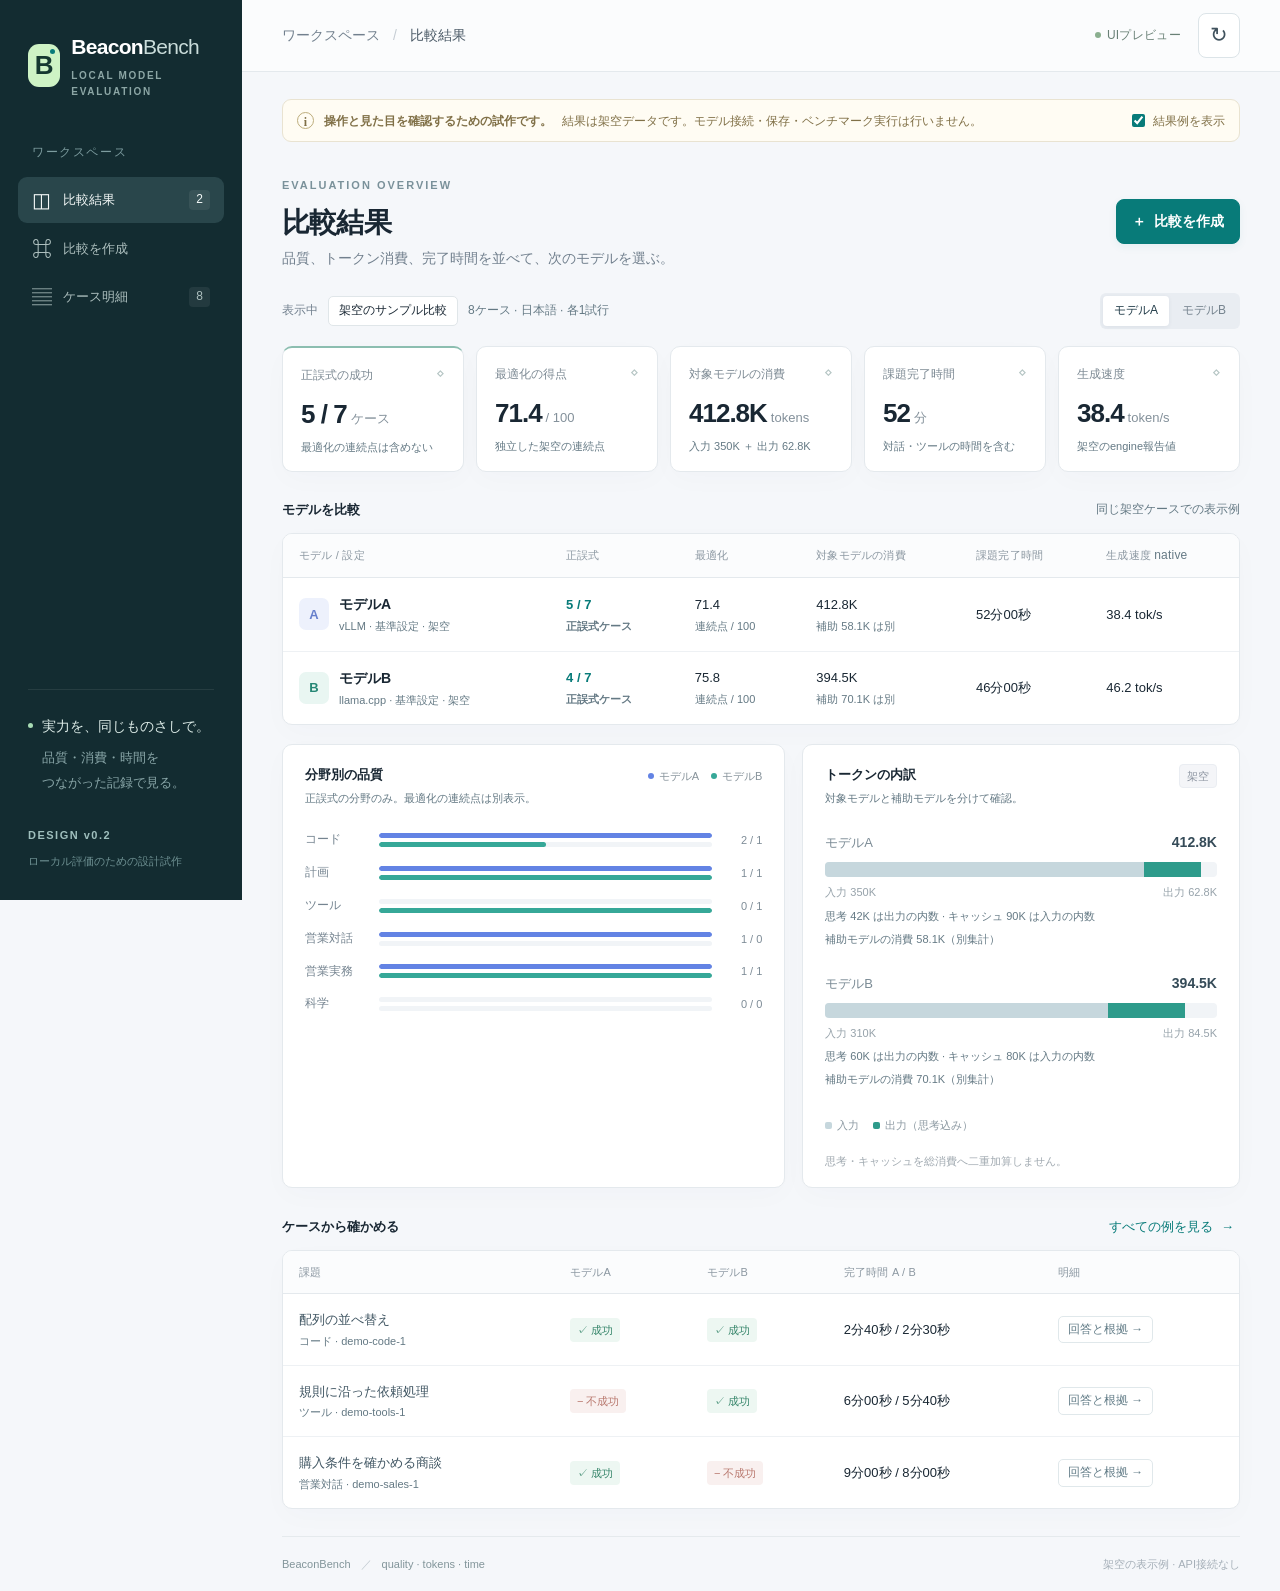
==== ui/prototype/index.html @ 4ee688a7 "Design configurable comparisons and add an offline UI prototype" ====
<!doctype html>
<html lang="ja">
<head>
  <meta charset="utf-8">
  <meta name="viewport" content="width=device-width, initial-scale=1">
  <meta name="color-scheme" content="light">
  <title>BeaconBench — 比較ワークスペース</title>
  <link rel="stylesheet" href="styles.css">
  <script src="app.js" defer></script>
</head>
<body>
  <a class="skip-link" href="#main">本文へ移動</a>
  <aside class="sidebar" aria-label="メインナビゲーション">
    <a class="brand" href="#overview" aria-label="BeaconBench ホーム"><span class="brand-mark">B<span></span></span><span class="brand-name">Beacon<span>Bench</span><small>LOCAL MODEL EVALUATION</small></span></a>
    <div class="nav-caption">ワークスペース</div>
    <nav>
      <button class="nav-item active" data-view="overview" aria-current="page" aria-label="比較結果"><span class="nav-icon">◫</span><span>比較結果</span><span class="nav-count">2</span></button>
      <button class="nav-item" data-view="configure" aria-label="比較を作成"><span class="nav-icon">⌘</span><span>比較を作成</span></button>
      <button class="nav-item" data-view="cases" aria-label="ケース明細"><span class="nav-icon">▤</span><span>ケース明細</span><span class="nav-count">8</span></button>
    </nav>
    <div class="side-note"><span class="side-note-dot"></span><div>実力を、同じものさしで。<p>品質・消費・時間を<br>つながった記録で見る。</p></div></div>
    <div class="sidebar-footer"><span class="version-badge">DESIGN v0.2</span><span>ローカル評価のための設計試作</span></div>
  </aside>

  <div class="workspace">
    <header class="topbar"><div class="breadcrumb">ワークスペース<span>/</span><strong id="breadcrumb-title">比較結果</strong></div><div class="top-actions"><span class="preview-pill"><i></i>UIプレビュー</span><button class="button icon-button" id="refresh-view" aria-label="表示を更新">↻</button></div></header>
    <main id="main" tabindex="-1">
      <div class="preview-notice" role="note"><span class="notice-icon">i</span><div><strong>操作と見た目を確認するための試作です。</strong><span>結果は架空データです。モデル接続・保存・ベンチマーク実行は行いません。</span></div><label class="demo-toggle"><input type="checkbox" id="show-demo" checked><span>結果例を表示</span></label></div>

      <section class="view" id="view-overview" aria-labelledby="overview-heading">
        <div class="page-heading"><div><span class="eyebrow">EVALUATION OVERVIEW</span><h1 id="overview-heading">比較結果</h1><p>品質、トークン消費、完了時間を並べて、次のモデルを選ぶ。</p></div><button class="button primary" data-go="configure"><span>＋</span> 比較を作成</button></div>
        <div class="scope-line"><span class="scope-label">表示中</span><span class="scope-chip">架空のサンプル比較</span><span class="scope-meta">8ケース · 日本語 · 各1試行</span><div class="model-tabs" aria-label="指標を表示するモデル"><button data-metric-model="a" class="selected" aria-pressed="true">モデルA</button><button data-metric-model="b" aria-pressed="false">モデルB</button></div></div>
        <div class="metric-grid" id="metric-grid"></div>
        <div class="section-title"><h2>モデルを比較</h2><span class="subtle">同じ架空ケースでの表示例</span></div>
        <div class="panel table-scroll"><table class="comparison-table"><thead><tr><th>モデル / 設定</th><th>正誤式</th><th>最適化</th><th>対象モデルの消費</th><th>課題完了時間</th><th>生成速度 <span class="subtle">native</span></th></tr></thead><tbody id="comparison-body"></tbody></table></div>
        <div class="charts-grid"><section class="panel chart-panel"><div class="panel-heading"><div><h2>分野別の品質</h2><p>正誤式の分野のみ。最適化の連続点は別表示。</p></div><div class="legend"><span><i class="dot model-a"></i>モデルA</span><span><i class="dot model-b"></i>モデルB</span></div></div><div id="quality-chart" class="quality-chart"></div></section><section class="panel chart-panel"><div class="panel-heading"><div><h2>トークンの内訳</h2><p>対象モデルと補助モデルを分けて確認。</p></div><span class="tag">架空</span></div><div id="token-chart" class="token-chart"></div><div class="token-note"><span>入力</span><span>出力（思考込み）</span><small>思考・キャッシュを総消費へ二重加算しません。</small></div></section></div>
        <div class="section-title"><h2>ケースから確かめる</h2><button class="text-button" data-go="cases">すべての例を見る <span>→</span></button></div>
        <div class="panel table-scroll"><table class="case-table"><thead><tr><th>課題</th><th>モデルA</th><th>モデルB</th><th>完了時間 A / B</th><th>明細</th></tr></thead><tbody id="recent-cases-body"></tbody></table></div>
      </section>

      <section class="view hidden" id="view-configure" aria-labelledby="configure-heading">
        <div class="page-heading"><div><span class="eyebrow">BUILD AN EXPERIMENT</span><h1 id="configure-heading">比較を作成</h1><p>モデルとプリセットを選び、変える条件を明確にする。</p></div><span class="tag neutral">実行機能は未接続</span></div>
        <div class="configure-layout"><div class="configure-main">
          <section class="panel config-panel"><div class="step-title"><span>01</span><div><h2>モデルを選ぶ</h2><p>接続先とエンジンを含む、モデル構成の単位。</p></div></div><div id="model-options" class="model-options"></div></section>
          <section class="panel config-panel"><div class="step-title"><span>02</span><div><h2>設定を選ぶ</h2><p>複数選ぶと、それぞれの設定で比較する計画になります。</p></div><button id="duplicate-preset" class="button small">設定を複製</button></div><div id="preset-options" class="preset-options"></div><div class="editor-heading"><label for="edit-preset">編集するプリセット</label><select id="edit-preset"></select></div><div class="field-grid"><label>温度<input id="temperature" type="number" min="0" max="2" step="0.1"></label><label>top-p<input id="top-p" type="number" min="0.01" max="1" step="0.01"></label><label>コンテキスト<input id="context-tokens" type="number" min="1" step="1"></label><label>一要求の最大出力<input id="output-tokens" type="number" min="1" step="1"></label><label class="field-wide">思考設定<select id="thinking"><option value="model-native-maximum">モデル固有の最大設定（要確認）</option><option value="off">思考なし（対応時）</option></select></label></div><div id="preset-diff" class="difference-note"></div><div class="limit-note"><span class="check-icon">✓</span><div><strong>累積出力・操作回数の追加制限なし</strong><p>表示した一要求の容量と、公式タスクの終了ルールは別に記録します。</p></div></div></section>
          <section class="panel config-panel"><div class="step-title"><span>03</span><div><h2>評価セット</h2><p>同じケースでは、QuickとDetailedで条件を共有します。</p></div></div><div class="suite-options"><label class="suite-option"><input type="radio" name="suite" value="quick" checked><span><strong>Quick</strong><small>20ケース × 1試行</small></span><em>候補を絞る</em></label><label class="suite-option"><input type="radio" name="suite" value="detailed"><span><strong>Detailed</strong><small>100ケース × 3試行</small></span><em>差を確かめる</em></label></div><p class="inline-note">件数は設計案です。問題ID・翻訳・採点器は未固定。所要時間は未測定です。</p></section>
        </div><aside class="plan-summary panel"><span class="eyebrow">EXPERIMENT PLAN</span><h2>計画のサマリー</h2><dl><div><dt>モデル</dt><dd id="plan-models">2</dd></div><div><dt>設定</dt><dd id="plan-presets">1</dd></div><div><dt>ケース / 試行</dt><dd id="plan-suite">20 / 1</dd></div><div><dt>言語</dt><dd>日本語</dd></div></dl><div class="trial-total"><span>予定する試行</span><strong id="plan-trials">40</strong><small id="plan-formula">2 × 1 × 20 × 1</small></div><p class="inline-note">対話型のAPI呼び出し数と消費量は、試行数とは異なります。</p><div class="plan-warning" id="plan-warning">接続・能力・採点資産の確認前です。</div><button class="button primary full-width" id="show-plan">実行計画を表示 <span>→</span></button><p class="plan-footer">この試作から実行は開始しません。</p></aside></div>
      </section>

      <section class="view hidden" id="view-cases" aria-labelledby="cases-heading">
        <div class="page-heading"><div><span class="eyebrow">TRACE THE EVIDENCE</span><h1 id="cases-heading">ケース明細</h1><p>最終回答、操作、判定の根拠まで確認する。</p></div><span class="tag">架空の例</span></div><div class="case-filters"><label for="case-search" class="search-field"><span>⌕</span><input id="case-search" type="search" placeholder="課題名・分野で絞り込む"></label><span id="case-count" class="subtle"></span></div><div class="panel table-scroll"><table class="case-table"><thead><tr><th>課題</th><th>モデルA</th><th>モデルB</th><th>完了時間 A / B</th><th>明細</th></tr></thead><tbody id="all-cases-body"></tbody></table></div>
      </section>
      <footer class="page-footer"><span>BeaconBench <span>／</span> quality · tokens · time</span><span>架空の表示例 · API接続なし</span></footer>
    </main>
  </div>
  <dialog id="plan-dialog" class="plan-dialog"><div class="dialog-heading"><div><span class="eyebrow">EXPERIMENT PREVIEW</span><h2>実行計画のプレビュー</h2><p id="plan-description"></p></div><button class="close-button" data-close="plan-dialog" aria-label="計画を閉じる">×</button></div><p class="dialog-note">画面で選んだ条件です。未固定の資産があるため実行不可です。値は保存・送信しません。</p><div class="table-scroll"><table><thead><tr><th>モデル / エンジン</th><th>生成設定</th><th>入力＋出力 / 最大出力</th></tr></thead><tbody id="plan-configurations"></tbody></table></div><details class="plan-technical"><summary>条件の詳細データを表示</summary><pre id="plan-json"></pre></details></dialog>
  <dialog id="case-dialog" class="case-dialog"><div class="dialog-heading"><div><span class="eyebrow">CASE DETAILS · 架空データ</span><h2 id="case-title"></h2><p id="case-subtitle"></p></div><button class="close-button" data-close="case-dialog" aria-label="ケース明細を閉じる">×</button></div><div class="detail-tabs" aria-label="ケース情報"><button data-detail="answer" class="selected" aria-pressed="true">最終回答</button><button data-detail="actions" aria-pressed="false">操作履歴</button><button data-detail="grade" aria-pressed="false">採点根拠</button></div><div id="case-detail-content"></div></dialog>
  <div id="toast" class="toast" role="status" aria-live="polite"></div>
</body>
</html>
---- ui/prototype/styles.css ----
@charset "UTF-8";
:root{--ink:#192733;--muted:#72808e;--line:#e4e9ed;--paper:#fff;--bg:#f5f7fa;--accent:#087b79;--accent-light:#e8f6f2;--blue:#6383e4;--green:#36a898;--warning:#a67724;--shadow:0 8px 28px #23384e05}
*{box-sizing:border-box}body{margin:0;background:var(--bg);color:var(--ink);font:14px/1.65 -apple-system,BlinkMacSystemFont,"Segoe UI","Yu Gothic UI",Meiryo,sans-serif}button,input,select{font:inherit}button,a,input,select{outline-offset:4px}button:focus-visible,a:focus-visible,input:focus-visible,select:focus-visible{outline:3px solid #78bcb1}button{cursor:pointer}button:disabled{cursor:not-allowed;opacity:.5}a{color:inherit}.skip-link{position:fixed;top:-80px;left:20px;z-index:100;padding:10px 20px;background:white}.skip-link:focus{top:10px}.sidebar{width:242px;background:#132c31;color:#bed0d0;position:fixed;inset:0 auto 0 0;display:flex;flex-direction:column;padding:30px 18px;z-index:10}.brand{display:flex;align-items:center;gap:11px;text-decoration:none;padding:0 10px 42px}.brand-mark{position:relative;display:grid;place-items:center;background:#cef3c5;color:#153830;font-size:26px;font-weight:800;width:40px;height:43px;border-radius:11px;line-height:1}.brand-mark span{position:absolute;right:5px;top:5px;width:5px;height:5px;border-radius:50%;background:#087b79}.brand-name{font-size:21px;font-weight:700;letter-spacing:-.7px;color:white}.brand-name>span{font-weight:400;color:#c9dcda}.brand-name small{display:block;font-size:10px;letter-spacing:1.7px;color:#8ca6a5;margin-top:3px}.nav-caption{font-size:12px;letter-spacing:1.6px;padding:0 14px 12px;color:#7d9c9f}.nav-item{border:0;background:none;color:#adbfbe;width:100%;display:flex;gap:12px;align-items:center;text-align:left;border-radius:9px;padding:12px 14px;margin:3px 0;font-size:13px}.nav-item:hover{background:#ffffff09}.nav-item.active{background:#29464b;color:#f3f8f7}.nav-icon{width:19px;font-size:20px;line-height:1}.nav-count{margin-left:auto;padding:0 7px;background:#ffffff12;font-size:12px;border-radius:4px}.side-note{margin:auto 10px 30px;border-top:1px solid #ffffff14;padding-top:25px;display:flex;gap:9px;font-size:14px;color:#dcebe7}.side-note-dot{background:#a8dcb4;width:5px;height:5px;border-radius:50%;margin-top:8px;flex-shrink:0}.side-note p{font-size:13px;color:#89a6a8;margin:8px 0 0;line-height:1.9}.sidebar-footer{display:flex;flex-direction:column;gap:8px;margin:0 10px;color:#6e9092;font-size:11px}.version-badge{font-size:11px;font-weight:600;letter-spacing:1.5px;color:#9fbfbd}.workspace{margin-left:242px}.topbar{height:72px;border-bottom:1px solid var(--line);background:#ffffffa6;display:flex;align-items:center;justify-content:space-between;padding:0 40px}.breadcrumb{display:flex;align-items:center;gap:13px;font-size:14px;color:var(--muted)}.breadcrumb span{color:#c5ccd3}.breadcrumb strong{font-weight:500;color:#4b5a67}.top-actions{display:flex;align-items:center;gap:17px}.preview-pill{color:#698076;font-size:12px;letter-spacing:.3px;display:flex;gap:6px;align-items:center}.preview-pill i{display:inline-block;width:6px;height:6px;border-radius:50%;background:#8aaf8f}.button{border:1px solid #dce4e8;border-radius:8px;padding:10px 15px;background:var(--paper);color:#40525d;font-weight:600;font-size:14px;display:inline-flex;align-items:center;gap:8px;justify-content:center;white-space:nowrap}.button:hover{background:#f0f5f4}.button.primary{background:var(--accent);border-color:var(--accent);color:#fff;box-shadow:0 3px 8px #087b7912}.button.primary:hover{background:#066d6c}.button.icon-button{padding:4px 11px;font-size:21px;font-weight:400}.button.small{padding:6px 10px;font-size:13px}.full-width{width:100%}.text-button{border:0;background:none;color:var(--accent);font-size:13px;display:flex;gap:8px;align-items:center}.text-button:hover{text-decoration:underline}main{max-width:1560px;margin:auto;padding:27px 40px 0}.preview-notice{border:1px solid #e9e3d1;background:#fffcf3;border-radius:9px;padding:11px 14px;display:flex;gap:10px;align-items:center;color:#807047;font-size:12px;line-height:1.5}.notice-icon{width:17px;height:17px;display:grid;place-items:center;border:1px solid #bdad7c;border-radius:50%;font-weight:600;font-family:Georgia,serif;flex-shrink:0}.preview-notice strong{font-weight:600;margin-right:10px}.preview-notice>div>span{display:inline-block}.demo-toggle{margin-left:auto;display:flex;align-items:center;gap:5px;white-space:nowrap;cursor:pointer}.demo-toggle input{accent-color:var(--accent)}.page-heading{display:flex;justify-content:space-between;align-items:center;margin:31px 0 23px;gap:20px}.eyebrow{font-size:11px;letter-spacing:2px;color:#7a919a;font-weight:700}.page-heading h1{font-size:28px;line-height:1.4;letter-spacing:-.8px;margin:7px 0 5px;font-weight:700}.page-heading p{margin:0;color:var(--muted);font-size:14px}.scope-line{display:flex;gap:10px;align-items:center;margin-bottom:17px;flex-wrap:wrap}.scope-label{font-size:12px;color:var(--muted)}.scope-chip{border:1px solid #e0e6e9;background:#fff;padding:4px 10px;font-size:12px;border-radius:5px}.scope-meta{font-size:12px;color:#88949e}.model-tabs{margin-left:auto;background:#e9edf2;border-radius:6px;padding:3px;display:flex;gap:2px}.model-tabs button{border:0;border-radius:4px;padding:5px 11px;font-size:12px;color:#75838e;background:none}.model-tabs button.selected{background:#fff;color:#213b48;box-shadow:0 1px 4px #253f4f12}.metric-grid{display:grid;grid-template-columns:repeat(5,minmax(0,1fr));gap:12px}.metric-card{background:var(--paper);border:1px solid var(--line);box-shadow:var(--shadow);border-radius:10px;padding:18px 18px 15px;min-width:0;position:relative}.metric-label{color:#7d8a94;font-size:12px;display:flex;justify-content:space-between;gap:5px}.metric-decoration{color:#b5c5c4;font-size:14px;line-height:1}.metric-value{font-size:26px;line-height:1.5;letter-spacing:-1px;font-weight:650;margin:9px 0 4px;white-space:nowrap;font-variant-numeric:tabular-nums}.metric-value small{font-size:13px;font-weight:400;color:#83909a;margin-left:4px;letter-spacing:0}.metric-foot{font-size:11px;color:#98a2ab;min-height:16px}.metric-card:first-child{border-top:2px solid #8cbeb0}.section-title{display:flex;align-items:center;justify-content:space-between;margin:27px 0 12px;gap:12px}.section-title h2,.panel-heading h2{font-size:13px;margin:0;font-weight:650}.subtle{font-size:12px;font-weight:400;color:#98a3ad}.panel{background:var(--paper);border:1px solid var(--line);border-radius:10px;box-shadow:var(--shadow)}.table-scroll{overflow-x:auto}table{border-collapse:collapse;width:100%;white-space:nowrap;text-align:left}th{font-size:11px;font-weight:500;color:#8c98a2;background:#fbfcfd;letter-spacing:.2px;border-bottom:1px solid var(--line);padding:12px 16px}td{padding:15px 16px;font-size:13px;border-bottom:1px solid #eef1f4;font-variant-numeric:tabular-nums}tbody tr:last-child td{border-bottom:0}.model-cell{display:flex;gap:10px;align-items:center}.model-avatar{width:30px;height:32px;border-radius:7px;display:grid;place-items:center;font-size:13px;font-weight:700;background:#edf1fc;color:#6780cc}.model-avatar.b{background:#e9f6f2;color:#268775}.model-name{font-weight:650;font-size:14px}.model-caption{font-size:11px;font-weight:400;color:#929da6;margin-top:1px}.score-good{color:#087b79;font-weight:650}.cell-foot{display:block;font-size:11px;color:#9ba5ae;margin-top:1px}.charts-grid{display:grid;grid-template-columns:1.15fr 1fr;gap:17px;margin-top:19px}.chart-panel{padding:19px 22px 17px;min-width:0}.panel-heading{display:flex;justify-content:space-between;gap:15px;align-items:flex-start}.panel-heading p{font-size:11px;color:#94a0a9;margin:4px 0 0}.legend{display:flex;gap:12px;white-space:nowrap;font-size:11px;color:#87939b;margin-top:3px}.legend>span{display:flex;align-items:center;gap:5px}.dot{display:inline-block;width:6px;height:6px;border-radius:50%}.model-a{background:var(--blue)}.model-b{background:var(--green)}.quality-chart{display:flex;flex-direction:column;gap:13px;margin-top:23px}.quality-row{display:grid;grid-template-columns:62px 1fr 38px;align-items:center;gap:12px}.quality-label{font-size:12px;color:#758490}.quality-bars{display:flex;flex-direction:column;gap:4px}.bar-track{height:5px;background:#f1f4f7;border-radius:3px;overflow:hidden}.bar-fill{height:100%;border-radius:3px;transition:width .2s}.quality-score{font-size:11px;color:#7e8c97;text-align:right}.tag{font-size:11px;background:#f4f5f8;color:#8c94a0;border:1px solid #eaedf2;border-radius:4px;padding:2px 7px;white-space:nowrap}.tag.neutral{font-size:12px;padding:5px 9px}.token-chart{padding-top:24px}.token-row{margin-bottom:24px}.token-heading{display:flex;align-items:center;justify-content:space-between;font-size:13px;color:#7b8b95;margin-bottom:8px}.token-total{color:#354b58;font-weight:650;font-size:14px}.token-bar{height:15px;background:#f1f4f7;display:flex;overflow:hidden;border-radius:4px}.token-input{background:#c6d7dd}.token-output{background:#2e9b8b}.token-detail{display:flex;justify-content:space-between;font-size:11px;color:#96a2aa;margin-top:6px;gap:9px;flex-wrap:wrap}.token-helper{font-size:11px;color:#95a19e;margin-top:5px}.token-note{display:flex;gap:14px;flex-wrap:wrap;padding-top:4px;font-size:11px;color:#8c99a2}.token-note>span{display:flex;align-items:center;gap:5px}.token-note>span:before{content:"";width:7px;height:7px;border-radius:2px;background:#c6d7dd}.token-note>span:nth-child(2):before{background:#2e9b8b}.token-note small{width:100%;font-size:11px;color:#a0a9b0;margin-top:3px}.case-name{font-weight:550;color:#405663}.case-category{font-size:11px;color:#9aa5ad;margin-top:1px}.status-badge{font-size:11px;padding:3px 7px;border-radius:4px;display:inline-flex;align-items:center;gap:4px}.status-badge.pass{background:#edf7f2;color:#37866b}.status-badge.fail{background:#f9f0ef;color:#b9796f}.status-badge.score{background:#eef2fa;color:#6682ad}.detail-button{border:1px solid #e0e8eb;border-radius:5px;background:white;color:#637d88;padding:3px 9px;font-size:12px}.detail-button:hover{border-color:#8db4af;color:#087b79}.page-footer{display:flex;justify-content:space-between;gap:10px;margin:27px 0 0;padding:18px 0;border-top:1px solid #e5eaed;color:#a5afb8;font-size:11px}.page-footer>span:first-child{color:#82959a}.page-footer>span>span{padding:0 7px;color:#bec7cd}.hidden{display:none!important}.configure-layout{display:grid;grid-template-columns:minmax(0,1fr) 274px;gap:20px;align-items:start}.configure-main{display:flex;flex-direction:column;gap:18px}.config-panel{padding:23px}.step-title{display:flex;align-items:center;gap:12px;margin-bottom:20px}.step-title>span{background:#edf4f3;border-radius:6px;width:30px;height:30px;display:grid;place-items:center;color:#5f9389;font-size:12px;font-weight:650}.step-title h2{font-size:14px;margin:0}.step-title p{font-size:12px;color:#95a1ab;margin:3px 0 0}.step-title .button{margin-left:auto}.model-options{display:grid;grid-template-columns:1fr 1fr;gap:12px}.model-option{display:flex;align-items:center;gap:10px;border:1px solid #dfe8e7;border-radius:7px;padding:14px;cursor:pointer}.model-option:has(input:checked){border-color:#83b4a8;background:#f8fcfa}.model-option input,.preset-option input{accent-color:var(--accent)}.model-option small{display:block;font-size:11px;color:#8d9ba5}.model-option strong{font-size:14px}.model-option .tag{margin-left:auto}.preset-options{display:flex;gap:9px;flex-wrap:wrap;margin-bottom:19px}.preset-option{display:flex;align-items:center;gap:5px;border:1px solid #e2e8eb;border-radius:6px;font-size:12px;padding:7px 9px;cursor:pointer}.preset-option:has(input:checked){border-color:#8bb9ad;background:#f0f8f4}.editor-heading{display:flex;align-items:center;justify-content:space-between;gap:20px;font-size:12px;color:#83939d;border-top:1px solid #edf0f3;padding:15px 0 11px}.editor-heading select{min-width:150px;max-width:60%;font-size:13px;padding:5px 8px}.field-grid{display:grid;grid-template-columns:1fr 1fr;gap:13px 16px}.field-grid label{display:flex;flex-direction:column;gap:5px;font-size:12px;color:#81919c}.field-grid input,.field-grid select,.editor-heading select{border:1px solid #dce5e9;border-radius:6px;background:#fff;color:#435c68;min-width:0}.field-grid input,.field-grid select{padding:9px 10px;font-size:14px}.field-wide{grid-column:1/-1}.difference-note{font-size:12px;color:#728997;padding:12px 0 0}.difference-note.changed{color:#a17b3b}.limit-note{border-top:1px solid #edf2f3;margin-top:16px;padding-top:15px;display:flex;gap:9px;color:#568875}.check-icon{width:17px;height:17px;display:grid;place-items:center;background:#e6f4eb;border-radius:50%;font-size:12px;margin-top:2px}.limit-note strong{font-size:12px;font-weight:550}.limit-note p{font-size:11px;color:#94a19d;margin:3px 0 0}.suite-options{display:grid;grid-template-columns:1fr 1fr;gap:12px}.suite-option{border:1px solid #e0e8eb;border-radius:7px;display:flex;gap:9px;align-items:center;padding:13px 12px;cursor:pointer}.suite-option:has(input:checked){border-color:#87b4a8;background:#f4faf7}.suite-option input{accent-color:var(--accent)}.suite-option strong{font-size:14px}.suite-option small{display:block;font-size:11px;color:#91a09c}.suite-option em{margin-left:auto;font-size:11px;font-style:normal;color:#6e9385}.inline-note{font-size:12px;color:#96a2ab;margin:12px 0 0;line-height:1.8}.plan-summary{position:sticky;top:24px;padding:23px}.plan-summary h2{font-size:16px;margin:9px 0 22px}.plan-summary dl{margin:0}.plan-summary dl>div{display:flex;justify-content:space-between;gap:10px;border-bottom:1px solid #edf1f4;padding:10px 0;font-size:13px}.plan-summary dt{color:#94a0aa}.plan-summary dd{margin:0;color:#4b6370;font-weight:600}.trial-total{padding:23px 0 10px;display:flex;flex-direction:column;align-items:center}.trial-total>span{color:#91a09f;font-size:12px}.trial-total strong{font-size:46px;line-height:1.5;font-weight:600;color:#237b6e;letter-spacing:-2px;font-variant-numeric:tabular-nums}.trial-total small{font-size:12px;color:#9aaba7}.plan-warning{background:#fcf7ed;color:#a58d5e;border-radius:6px;font-size:12px;line-height:1.8;padding:10px;margin:18px 0 15px}.plan-footer{color:#a9b2b8;font-size:11px;text-align:center;margin:10px 0 0}.case-filters{display:flex;align-items:center;justify-content:space-between;margin:0 0 15px}.search-field{display:flex;align-items:center;border:1px solid #dce5e9;background:white;border-radius:7px;padding:7px 12px;gap:8px;max-width:350px;width:65%}.search-field>span{color:#9baab1;font-size:19px}.search-field input{border:0;outline:none;width:100%;font-size:13px;color:#586e7b}.search-field input::placeholder{color:#aab3ba}.empty-cell{padding:38px;text-align:center;color:#9aa8b0;font-size:14px}.plan-dialog,.case-dialog{border:1px solid #dce5e6;border-radius:13px;padding:28px;color:var(--ink);max-height:88vh;box-shadow:0 18px 80px #153c4033;width:min(850px,92vw)}dialog::backdrop{background:#0c283459;backdrop-filter:blur(2px)}.dialog-heading{display:flex;gap:20px;justify-content:space-between;align-items:flex-start}.dialog-heading h2{font-size:21px;margin:6px 0 0}.dialog-heading p{margin:5px 0 0;font-size:12px;color:#91a1a8}.close-button{border:1px solid #e4e9ed;background:#fff;border-radius:7px;color:#83949e;width:29px;height:29px;font-size:20px;line-height:1}.dialog-note{font-size:13px;color:#9c8b65;padding:11px 13px;background:#fdf8ef;border-radius:7px;margin:18px 0}.plan-dialog pre{margin:0;background:#f5f7fa;padding:17px;border:1px solid #e7ecef;border-radius:7px;font:11px/1.8 ui-monospace,Consolas,monospace;white-space:pre-wrap;overflow-wrap:anywhere;color:#506b77}.detail-tabs{display:flex;gap:20px;border-bottom:1px solid #e9edef;margin-top:24px}.detail-tabs button{border:0;border-bottom:2px solid transparent;padding:11px 2px;background:none;color:#97a3ac;font-size:13px}.detail-tabs button.selected{color:#197d71;border-bottom-color:#197d71}.answer-grid{display:grid;grid-template-columns:1fr 1fr;gap:15px;margin-top:20px}.answer-block{border:1px solid #e4e9ec;border-radius:8px;padding:17px;background:#fbfcfd}.answer-block h3{font-size:13px;margin:0 0 13px;color:#607e8b}.answer-block pre{white-space:pre-wrap;font:12px/1.9 "Segoe UI","Yu Gothic UI",Meiryo,sans-serif;margin:0;color:#5c727d}.evidence-list{list-style:none;margin:17px 0;padding:0}.evidence-list li{padding:14px 0;border-bottom:1px solid #edf1f3;font-size:14px;color:#6b808c}.evidence-list strong{font-size:13px;color:#365864;display:block;margin-bottom:4px}.detail-note{font-size:12px;color:#98a6af;margin:20px 0 0}.toast{position:fixed;bottom:22px;left:calc(50% + 100px);transform:translate(-50%,15px);max-width:90vw;background:#213c43;color:#e8f4f0;border-radius:8px;font-size:13px;padding:11px 18px;opacity:0;pointer-events:none;transition:opacity .2s,transform .2s;box-shadow:0 6px 25px #17394525;z-index:100}.toast.visible{opacity:1;transform:translate(-50%,0)}
.model-option{flex-wrap:wrap}.model-choice{display:flex;align-items:center;gap:10px;cursor:pointer}.engine-field{display:flex;width:100%;align-items:center;gap:8px;font-size:11px;color:#8c9ba5;padding-top:7px;border-top:1px solid #edf1f3}.engine-field select{min-width:0;margin-left:auto;max-width:70%;border:1px solid #dde7e8;background:white;color:#667f89;border-radius:4px;padding:3px 5px;font-size:11px}
@media(min-width:1550px){main{padding:32px 48px 0}.metric-card{padding:21px}.metric-value{font-size:30px}.charts-grid{gap:22px}.chart-panel{padding:24px 27px}.quality-chart{gap:16px}}
@media(max-width:1150px){.sidebar{width:204px;padding-left:12px;padding-right:12px}.workspace{margin-left:204px}main{padding:22px 25px 0}.topbar{padding:0 25px}.metric-grid{gap:8px}.metric-card{padding:15px 12px}.metric-value{font-size:23px}.metric-label{font-size:11px}.charts-grid{grid-template-columns:1fr 1fr}.chart-panel{padding:17px}.legend{gap:6px;font-size:10px}.configure-layout{grid-template-columns:minmax(0,1fr) 232px;gap:14px}.config-panel{padding:18px}.model-options{grid-template-columns:1fr}.suite-options{grid-template-columns:1fr}.preview-notice>div>span{display:block}.model-option .tag{font-size:10px}}
@media(max-width:860px){.sidebar{width:72px;padding:24px 10px}.brand{padding:0 5px 25px}.brand-name,.nav-caption,.nav-item>span:not(.nav-icon),.side-note,.sidebar-footer{display:none}.nav-item{padding:13px 15px}.workspace{margin-left:72px}.topbar{height:61px}.metric-grid{grid-template-columns:repeat(3,minmax(0,1fr))}.charts-grid{grid-template-columns:1fr}.configure-layout{grid-template-columns:1fr}.plan-summary{position:static}.model-options{grid-template-columns:1fr 1fr}.suite-options{grid-template-columns:1fr 1fr}.metric-value{font-size:27px}.page-heading h1{font-size:26px}.preview-notice{align-items:flex-start}.demo-toggle{font-size:11px;margin-top:1px}.scope-meta{font-size:11px}.quality-row{grid-template-columns:70px 1fr 45px}.toast{left:calc(50% + 30px)}}
@media(max-width:560px){main{padding:16px 14px 0}.topbar{padding:0 15px}.breadcrumb{font-size:12px;gap:8px}.top-actions{gap:8px}.preview-pill{font-size:10px}.preview-notice{flex-wrap:wrap;font-size:11px}.preview-notice>div{flex:1}.demo-toggle{margin-left:24px}.page-heading{margin:24px 0 20px;align-items:flex-end}.page-heading h1{font-size:23px}.page-heading p{font-size:12px;max-width:230px}.page-heading .button{font-size:12px;padding:8px 10px}.eyebrow{font-size:10px;letter-spacing:1.5px}.metric-grid{grid-template-columns:repeat(2,minmax(0,1fr))}.metric-card:last-child{grid-column:1/-1}.metric-label{font-size:12px}.metric-value{font-size:25px}.scope-line{gap:6px}.scope-meta{width:100%;order:2}.model-tabs{font-size:11px}.scope-chip{font-size:11px}.charts-grid{gap:13px;margin-top:13px}.section-title{margin-top:22px}.section-title h2{font-size:14px}.subtle{font-size:10px}.model-options,.suite-options,.answer-grid{grid-template-columns:1fr}.step-title p{font-size:11px}.step-title .button{font-size:11px}.field-grid{gap:12px}.page-footer{flex-direction:column;gap:3px}.legend{gap:12px}.chart-panel{padding:17px 15px}.plan-dialog,.case-dialog{padding:18px}.dialog-heading h2{font-size:18px}}
@media(prefers-reduced-motion:reduce){*,*::before,*::after{transition:none!important;animation:none!important}}

/* Keep explanatory text legible on the light canvas. */
.metric-foot,.cell-foot,.model-caption,.case-category,.inline-note,.panel-heading p,.plan-footer,.difference-note,.field-grid label,.step-title p,.token-helper,.scope-meta,.subtle,.dialog-heading p{color:#647984}.plan-technical{margin-top:18px}.plan-technical summary{cursor:pointer;font-size:12px;color:#647984;padding:10px 0}.plan-dialog pre{font-size:12px}
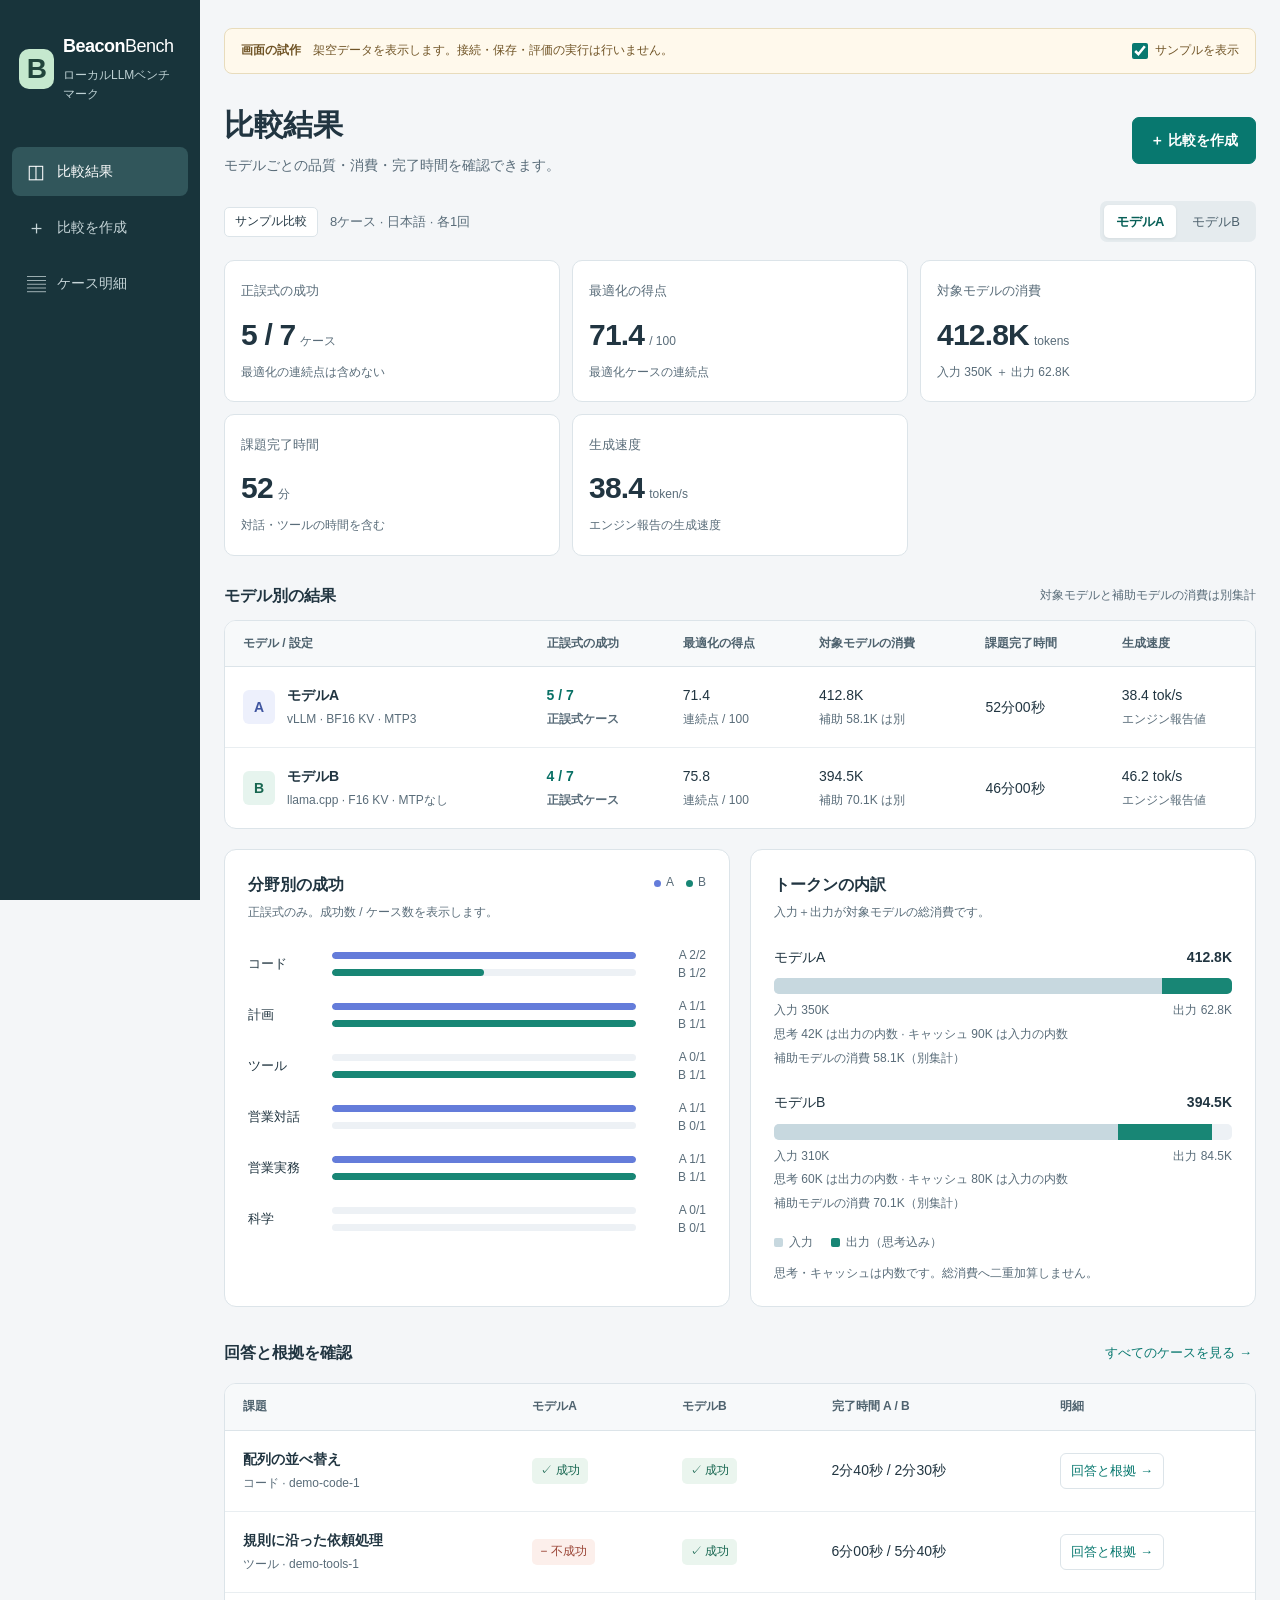
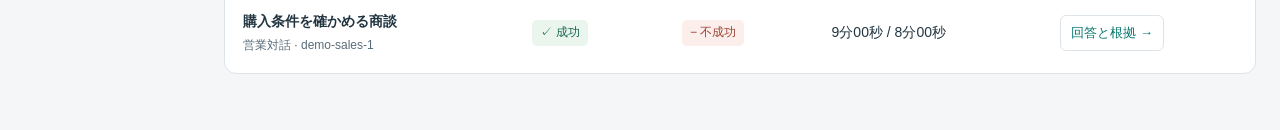
==== commit 98efd85e: "Separate repetition settings from suites and refine the comparison interface" ====
--- a/ui/prototype/index.html
+++ b/ui/prototype/index.html
@@ -4,57 +4,68 @@
   <meta charset="utf-8">
   <meta name="viewport" content="width=device-width, initial-scale=1">
   <meta name="color-scheme" content="light">
-  <title>BeaconBench — 比較ワークスペース</title>
+  <title>BeaconBench — モデル比較</title>
   <link rel="stylesheet" href="styles.css">
   <script src="app.js" defer></script>
 </head>
 <body>
   <a class="skip-link" href="#main">本文へ移動</a>
-  <aside class="sidebar" aria-label="メインナビゲーション">
-    <a class="brand" href="#overview" aria-label="BeaconBench ホーム"><span class="brand-mark">B<span></span></span><span class="brand-name">Beacon<span>Bench</span><small>LOCAL MODEL EVALUATION</small></span></a>
-    <div class="nav-caption">ワークスペース</div>
-    <nav>
-      <button class="nav-item active" data-view="overview" aria-current="page" aria-label="比較結果"><span class="nav-icon">◫</span><span>比較結果</span><span class="nav-count">2</span></button>
-      <button class="nav-item" data-view="configure" aria-label="比較を作成"><span class="nav-icon">⌘</span><span>比較を作成</span></button>
-      <button class="nav-item" data-view="cases" aria-label="ケース明細"><span class="nav-icon">▤</span><span>ケース明細</span><span class="nav-count">8</span></button>
+  <aside class="sidebar" aria-label="ワークスペース">
+    <a class="brand" href="#overview" aria-label="BeaconBench ホーム"><span class="brand-mark" aria-hidden="true">B</span><span>Beacon<span class="brand-light">Bench</span><small>ローカルLLMベンチマーク</small></span></a>
+    <nav aria-label="メインナビゲーション">
+      <button class="nav-item active" data-view="overview" aria-current="page"><span class="nav-icon" aria-hidden="true">◫</span>比較結果</button>
+      <button class="nav-item" data-view="configure"><span class="nav-icon" aria-hidden="true">＋</span>比較を作成</button>
+      <button class="nav-item" data-view="cases"><span class="nav-icon" aria-hidden="true">▤</span>ケース明細</button>
     </nav>
-    <div class="side-note"><span class="side-note-dot"></span><div>実力を、同じものさしで。<p>品質・消費・時間を<br>つながった記録で見る。</p></div></div>
-    <div class="sidebar-footer"><span class="version-badge">DESIGN v0.2</span><span>ローカル評価のための設計試作</span></div>
   </aside>
-
   <div class="workspace">
-    <header class="topbar"><div class="breadcrumb">ワークスペース<span>/</span><strong id="breadcrumb-title">比較結果</strong></div><div class="top-actions"><span class="preview-pill"><i></i>UIプレビュー</span><button class="button icon-button" id="refresh-view" aria-label="表示を更新">↻</button></div></header>
     <main id="main" tabindex="-1">
-      <div class="preview-notice" role="note"><span class="notice-icon">i</span><div><strong>操作と見た目を確認するための試作です。</strong><span>結果は架空データです。モデル接続・保存・ベンチマーク実行は行いません。</span></div><label class="demo-toggle"><input type="checkbox" id="show-demo" checked><span>結果例を表示</span></label></div>
+      <div class="preview-notice" role="note"><div><strong>画面の試作</strong><span>架空データを表示します。接続・保存・評価の実行は行いません。</span></div><label class="demo-toggle"><input type="checkbox" id="show-demo" checked>サンプルを表示</label></div>
 
       <section class="view" id="view-overview" aria-labelledby="overview-heading">
-        <div class="page-heading"><div><span class="eyebrow">EVALUATION OVERVIEW</span><h1 id="overview-heading">比較結果</h1><p>品質、トークン消費、完了時間を並べて、次のモデルを選ぶ。</p></div><button class="button primary" data-go="configure"><span>＋</span> 比較を作成</button></div>
-        <div class="scope-line"><span class="scope-label">表示中</span><span class="scope-chip">架空のサンプル比較</span><span class="scope-meta">8ケース · 日本語 · 各1試行</span><div class="model-tabs" aria-label="指標を表示するモデル"><button data-metric-model="a" class="selected" aria-pressed="true">モデルA</button><button data-metric-model="b" aria-pressed="false">モデルB</button></div></div>
+        <div class="page-heading"><div><h1 id="overview-heading" tabindex="-1">比較結果</h1><p>モデルごとの品質・消費・完了時間を確認できます。</p></div><button class="button primary" data-go="configure">＋ 比較を作成</button></div>
+        <div class="scope-line"><div class="scope-context"><span class="scope-chip">サンプル比較</span><span class="scope-meta">8ケース · 日本語 · 各1回</span></div><div class="model-tabs" role="group" aria-label="指標を表示するモデル"><button data-metric-model="a" class="selected" aria-pressed="true">モデルA</button><button data-metric-model="b" aria-pressed="false">モデルB</button></div></div>
         <div class="metric-grid" id="metric-grid"></div>
-        <div class="section-title"><h2>モデルを比較</h2><span class="subtle">同じ架空ケースでの表示例</span></div>
-        <div class="panel table-scroll"><table class="comparison-table"><thead><tr><th>モデル / 設定</th><th>正誤式</th><th>最適化</th><th>対象モデルの消費</th><th>課題完了時間</th><th>生成速度 <span class="subtle">native</span></th></tr></thead><tbody id="comparison-body"></tbody></table></div>
-        <div class="charts-grid"><section class="panel chart-panel"><div class="panel-heading"><div><h2>分野別の品質</h2><p>正誤式の分野のみ。最適化の連続点は別表示。</p></div><div class="legend"><span><i class="dot model-a"></i>モデルA</span><span><i class="dot model-b"></i>モデルB</span></div></div><div id="quality-chart" class="quality-chart"></div></section><section class="panel chart-panel"><div class="panel-heading"><div><h2>トークンの内訳</h2><p>対象モデルと補助モデルを分けて確認。</p></div><span class="tag">架空</span></div><div id="token-chart" class="token-chart"></div><div class="token-note"><span>入力</span><span>出力（思考込み）</span><small>思考・キャッシュを総消費へ二重加算しません。</small></div></section></div>
-        <div class="section-title"><h2>ケースから確かめる</h2><button class="text-button" data-go="cases">すべての例を見る <span>→</span></button></div>
-        <div class="panel table-scroll"><table class="case-table"><thead><tr><th>課題</th><th>モデルA</th><th>モデルB</th><th>完了時間 A / B</th><th>明細</th></tr></thead><tbody id="recent-cases-body"></tbody></table></div>
+        <div class="section-title"><h2>モデル別の結果</h2><span class="subtle">対象モデルと補助モデルの消費は別集計</span></div>
+        <div class="panel table-scroll" role="region" aria-label="モデル別の結果表。横スクロールできます" tabindex="0"><table><caption class="sr-only">8件の架空ケースを各1回実行した表示例</caption><thead><tr><th scope="col">モデル / 設定</th><th scope="col">正誤式の成功</th><th scope="col">最適化の得点</th><th scope="col">対象モデルの消費</th><th scope="col">課題完了時間</th><th scope="col">生成速度</th></tr></thead><tbody id="comparison-body"></tbody></table></div>
+        <div class="charts-grid">
+          <section class="panel chart-panel"><div class="panel-heading"><div><h2>分野別の成功</h2><p>正誤式のみ。成功数 / ケース数を表示します。</p></div><div class="legend"><span><i class="dot model-a"></i>A</span><span><i class="dot model-b"></i>B</span></div></div><div id="quality-chart" class="quality-chart"></div></section>
+          <section class="panel chart-panel"><div class="panel-heading"><div><h2>トークンの内訳</h2><p>入力＋出力が対象モデルの総消費です。</p></div></div><div id="token-chart" class="token-chart"></div><div class="token-note"><span>入力</span><span>出力（思考込み）</span></div><p class="inline-note">思考・キャッシュは内数です。総消費へ二重加算しません。</p></section>
+        </div>
+        <div class="section-title"><h2>回答と根拠を確認</h2><button class="text-button" data-go="cases">すべてのケースを見る →</button></div>
+        <div class="panel table-scroll" role="region" aria-label="ケースの比較表。横スクロールできます" tabindex="0"><table><thead><tr><th scope="col">課題</th><th scope="col">モデルA</th><th scope="col">モデルB</th><th scope="col">完了時間 A / B</th><th scope="col">明細</th></tr></thead><tbody id="recent-cases-body"></tbody></table></div>
       </section>
 
       <section class="view hidden" id="view-configure" aria-labelledby="configure-heading">
-        <div class="page-heading"><div><span class="eyebrow">BUILD AN EXPERIMENT</span><h1 id="configure-heading">比較を作成</h1><p>モデルとプリセットを選び、変える条件を明確にする。</p></div><span class="tag neutral">実行機能は未接続</span></div>
+        <div class="page-heading"><div><h1 id="configure-heading" tabindex="-1">比較を作成</h1><p>モデルと条件を選び、同じケースで比較します。</p></div></div>
         <div class="configure-layout"><div class="configure-main">
-          <section class="panel config-panel"><div class="step-title"><span>01</span><div><h2>モデルを選ぶ</h2><p>接続先とエンジンを含む、モデル構成の単位。</p></div></div><div id="model-options" class="model-options"></div></section>
-          <section class="panel config-panel"><div class="step-title"><span>02</span><div><h2>設定を選ぶ</h2><p>複数選ぶと、それぞれの設定で比較する計画になります。</p></div><button id="duplicate-preset" class="button small">設定を複製</button></div><div id="preset-options" class="preset-options"></div><div class="editor-heading"><label for="edit-preset">編集するプリセット</label><select id="edit-preset"></select></div><div class="field-grid"><label>温度<input id="temperature" type="number" min="0" max="2" step="0.1"></label><label>top-p<input id="top-p" type="number" min="0.01" max="1" step="0.01"></label><label>コンテキスト<input id="context-tokens" type="number" min="1" step="1"></label><label>一要求の最大出力<input id="output-tokens" type="number" min="1" step="1"></label><label class="field-wide">思考設定<select id="thinking"><option value="model-native-maximum">モデル固有の最大設定（要確認）</option><option value="off">思考なし（対応時）</option></select></label></div><div id="preset-diff" class="difference-note"></div><div class="limit-note"><span class="check-icon">✓</span><div><strong>累積出力・操作回数の追加制限なし</strong><p>表示した一要求の容量と、公式タスクの終了ルールは別に記録します。</p></div></div></section>
-          <section class="panel config-panel"><div class="step-title"><span>03</span><div><h2>評価セット</h2><p>同じケースでは、QuickとDetailedで条件を共有します。</p></div></div><div class="suite-options"><label class="suite-option"><input type="radio" name="suite" value="quick" checked><span><strong>Quick</strong><small>20ケース × 1試行</small></span><em>候補を絞る</em></label><label class="suite-option"><input type="radio" name="suite" value="detailed"><span><strong>Detailed</strong><small>100ケース × 3試行</small></span><em>差を確かめる</em></label></div><p class="inline-note">件数は設計案です。問題ID・翻訳・採点器は未固定。所要時間は未測定です。</p></section>
-        </div><aside class="plan-summary panel"><span class="eyebrow">EXPERIMENT PLAN</span><h2>計画のサマリー</h2><dl><div><dt>モデル</dt><dd id="plan-models">2</dd></div><div><dt>設定</dt><dd id="plan-presets">1</dd></div><div><dt>ケース / 試行</dt><dd id="plan-suite">20 / 1</dd></div><div><dt>言語</dt><dd>日本語</dd></div></dl><div class="trial-total"><span>予定する試行</span><strong id="plan-trials">40</strong><small id="plan-formula">2 × 1 × 20 × 1</small></div><p class="inline-note">対話型のAPI呼び出し数と消費量は、試行数とは異なります。</p><div class="plan-warning" id="plan-warning">接続・能力・採点資産の確認前です。</div><button class="button primary full-width" id="show-plan">実行計画を表示 <span>→</span></button><p class="plan-footer">この試作から実行は開始しません。</p></aside></div>
+          <section class="panel config-panel"><div class="step-title"><span aria-hidden="true">1</span><div><h2>評価セットと試行回数</h2><p>セットの範囲と、繰り返す回数を別々に選びます。</p></div></div>
+            <fieldset class="suite-fieldset"><legend>評価セット</legend><div class="suite-options">
+              <label class="suite-option"><input type="radio" name="suite" value="quick" checked><span><strong>Quick</strong><small>20ケース</small></span><span class="suite-description">少数で比較</span></label>
+              <label class="suite-option"><input type="radio" name="suite" value="detailed"><span><strong>Detailed</strong><small>100ケース</small></span><span class="suite-description">広い範囲を確認</span></label>
+            </div><p class="inline-note">件数は設計案です。問題ID・日本語版・採点器は未固定です。</p></fieldset>
+            <div class="trial-settings"><label for="trials-per-case">各ケースの試行回数</label><div class="trial-input-row"><div class="number-with-unit"><input id="trials-per-case" type="number" value="1" min="1" step="1" required aria-describedby="trial-help trial-error"><span>回</span></div><div class="trial-shortcuts" role="group" aria-label="試行回数の入力補助"><button type="button" data-trials="1" aria-pressed="true">1回</button><button type="button" data-trials="3" aria-pressed="false">3回</button><button type="button" data-trials="5" aria-pressed="false">5回</button></div></div><p id="trial-help" class="inline-note">既定は1回。任意の正の整数を入力でき、セットを切り替えても保持します。全比較構成で共通です。</p><p id="trial-error" class="field-error" role="alert" hidden></p></div>
+            <details class="advanced-settings"><summary>再現性と終了条件</summary><div class="advanced-content"><label for="base-seed">基底seed<input id="base-seed" type="number" value="42" min="0" max="2147483647" step="1" aria-describedby="seed-help seed-error"></label><p id="seed-help" class="inline-note">ケースと試行番号からseedを導出します。回数追加でも既存試行のseedは変わりません。</p><p id="seed-error" class="field-error" role="alert" hidden></p><p class="inline-note">全試行を集計します。独自の累積出力・操作回数上限は追加せず、公式タスクの終了条件を保持します。</p></div></details>
+          </section>
+<section class="panel config-panel"><div class="step-title"><span aria-hidden="true">2</span><div><h2>比較するモデル</h2><p>複数のモデル構成を選択できます。</p></div></div><div id="model-options" class="model-options"></div></section>
+<section class="panel config-panel"><div class="step-title"><span aria-hidden="true">3</span><div><h2>生成プリセット</h2><p>複数選ぶと、各設定で同じケースを測ります。</p></div><button id="duplicate-preset" class="button secondary small">複製</button></div><div id="preset-options" class="preset-options"></div><div class="editor-heading"><label for="edit-preset">編集するプリセット</label><select id="edit-preset"></select></div><div class="field-grid">
+            <label class="field-wide">プリセット名<input id="preset-name" aria-describedby="preset-diff" type="text" autocomplete="off"></label>
+            <label>温度<input id="temperature" type="number" min="0" max="2" step="0.1" aria-describedby="preset-diff"></label>
+            <label>top-p<input id="top-p" type="number" min="0.01" max="1" step="0.01" aria-describedby="preset-diff"></label>
+            <label>コンテキスト<input id="context-tokens" type="number" min="1" step="1" aria-describedby="capacity-help preset-diff"></label>
+            <label>一要求の最大出力<input id="output-tokens" type="number" min="1" step="1" aria-describedby="capacity-help preset-diff"></label>
+            <label class="field-wide">思考設定<select id="thinking"><option value="model-native-maximum">モデル固有の最大設定（要確認）</option><option value="off">思考なし（対応時）</option></select></label>
+          </div><p id="capacity-help" class="inline-note">容量の単位はトークンです。出力は思考を含みます。</p><p id="preset-diff" class="difference-note" aria-live="polite"></p></section>
+        </div>
+        <aside class="plan-summary panel" aria-labelledby="plan-heading"><h2 id="plan-heading">比較のサマリー</h2><dl><div><dt>モデル</dt><dd id="plan-models">2</dd></div><div><dt>生成プリセット</dt><dd id="plan-presets">1</dd></div><div><dt>評価セット</dt><dd id="plan-suite">Quick · 20ケース</dd></div><div><dt>各ケースの試行</dt><dd id="plan-repetitions">1回</dd></div><div><dt>言語</dt><dd>日本語</dd></div></dl><div class="trial-total" aria-live="polite" aria-atomic="true"><span>合計試行数</span><div><strong id="plan-trials">40</strong><span>試行</span></div><p id="plan-formula">2モデル × 1設定 × 20ケース × 1回</p></div><p class="inline-note">対話型の課題では、1試行に複数のAPI呼び出しを含みます。</p><p class="plan-warning" id="plan-warning">接続と評価資産は未確認です。</p><button class="button primary full-width" id="show-plan">計画を確認</button></aside>
+        </div>
       </section>
 
-      <section class="view hidden" id="view-cases" aria-labelledby="cases-heading">
-        <div class="page-heading"><div><span class="eyebrow">TRACE THE EVIDENCE</span><h1 id="cases-heading">ケース明細</h1><p>最終回答、操作、判定の根拠まで確認する。</p></div><span class="tag">架空の例</span></div><div class="case-filters"><label for="case-search" class="search-field"><span>⌕</span><input id="case-search" type="search" placeholder="課題名・分野で絞り込む"></label><span id="case-count" class="subtle"></span></div><div class="panel table-scroll"><table class="case-table"><thead><tr><th>課題</th><th>モデルA</th><th>モデルB</th><th>完了時間 A / B</th><th>明細</th></tr></thead><tbody id="all-cases-body"></tbody></table></div>
-      </section>
-      <footer class="page-footer"><span>BeaconBench <span>／</span> quality · tokens · time</span><span>架空の表示例 · API接続なし</span></footer>
+      <section class="view hidden" id="view-cases" aria-labelledby="cases-heading"><div class="page-heading"><div><h1 id="cases-heading" tabindex="-1">ケース明細</h1><p>最終回答・操作履歴・採点の根拠を確認できます。</p></div></div><div class="case-filters"><label for="case-search" class="search-field"><span aria-hidden="true">⌕</span><input id="case-search" type="search" placeholder="課題名・分野で絞り込む" aria-label="課題名・分野で絞り込む"></label><span id="case-count" class="subtle" aria-live="polite"></span></div><div class="panel table-scroll" role="region" aria-label="全ケースの比較表。横スクロールできます" tabindex="0"><table><thead><tr><th scope="col">課題</th><th scope="col">モデルA</th><th scope="col">モデルB</th><th scope="col">完了時間 A / B</th><th scope="col">明細</th></tr></thead><tbody id="all-cases-body"></tbody></table></div></section>
     </main>
   </div>
-  <dialog id="plan-dialog" class="plan-dialog"><div class="dialog-heading"><div><span class="eyebrow">EXPERIMENT PREVIEW</span><h2>実行計画のプレビュー</h2><p id="plan-description"></p></div><button class="close-button" data-close="plan-dialog" aria-label="計画を閉じる">×</button></div><p class="dialog-note">画面で選んだ条件です。未固定の資産があるため実行不可です。値は保存・送信しません。</p><div class="table-scroll"><table><thead><tr><th>モデル / エンジン</th><th>生成設定</th><th>入力＋出力 / 最大出力</th></tr></thead><tbody id="plan-configurations"></tbody></table></div><details class="plan-technical"><summary>条件の詳細データを表示</summary><pre id="plan-json"></pre></details></dialog>
-  <dialog id="case-dialog" class="case-dialog"><div class="dialog-heading"><div><span class="eyebrow">CASE DETAILS · 架空データ</span><h2 id="case-title"></h2><p id="case-subtitle"></p></div><button class="close-button" data-close="case-dialog" aria-label="ケース明細を閉じる">×</button></div><div class="detail-tabs" aria-label="ケース情報"><button data-detail="answer" class="selected" aria-pressed="true">最終回答</button><button data-detail="actions" aria-pressed="false">操作履歴</button><button data-detail="grade" aria-pressed="false">採点根拠</button></div><div id="case-detail-content"></div></dialog>
+  <dialog id="plan-dialog" class="plan-dialog" aria-labelledby="plan-title"><div class="dialog-heading"><div><h2 id="plan-title">比較計画の確認</h2><p id="plan-description"></p></div><button class="close-button" data-close="plan-dialog" aria-label="計画を閉じる">×</button></div><p class="dialog-note">設定内容のプレビューです。この画面から実行は開始しません。</p><div class="table-scroll" role="region" aria-label="選択した構成。横スクロールできます" tabindex="0"><table><thead><tr><th scope="col">モデル / エンジン</th><th scope="col">生成設定</th><th scope="col">コンテキスト / 最大出力</th></tr></thead><tbody id="plan-configurations"></tbody></table></div><details id="plan-technical" class="plan-technical"><summary>条件の詳細データ</summary><pre id="plan-json"></pre></details></dialog>
+  <dialog id="case-dialog" class="case-dialog" aria-labelledby="case-title"><div class="dialog-heading"><div><h2 id="case-title"></h2><p id="case-subtitle"></p></div><button class="close-button" data-close="case-dialog" aria-label="ケース明細を閉じる">×</button></div><div class="detail-tabs" role="group" aria-label="表示するケース情報"><button data-detail="answer" class="selected" aria-pressed="true">最終回答</button><button data-detail="actions" aria-pressed="false">操作履歴</button><button data-detail="grade" aria-pressed="false">採点根拠</button></div><div id="case-detail-content"></div></dialog>
   <div id="toast" class="toast" role="status" aria-live="polite"></div>
 </body>
 </html>
--- a/ui/prototype/styles.css
+++ b/ui/prototype/styles.css
@@ -1,12 +1,299 @@
 @charset "UTF-8";
-:root{--ink:#192733;--muted:#72808e;--line:#e4e9ed;--paper:#fff;--bg:#f5f7fa;--accent:#087b79;--accent-light:#e8f6f2;--blue:#6383e4;--green:#36a898;--warning:#a67724;--shadow:0 8px 28px #23384e05}
-*{box-sizing:border-box}body{margin:0;background:var(--bg);color:var(--ink);font:14px/1.65 -apple-system,BlinkMacSystemFont,"Segoe UI","Yu Gothic UI",Meiryo,sans-serif}button,input,select{font:inherit}button,a,input,select{outline-offset:4px}button:focus-visible,a:focus-visible,input:focus-visible,select:focus-visible{outline:3px solid #78bcb1}button{cursor:pointer}button:disabled{cursor:not-allowed;opacity:.5}a{color:inherit}.skip-link{position:fixed;top:-80px;left:20px;z-index:100;padding:10px 20px;background:white}.skip-link:focus{top:10px}.sidebar{width:242px;background:#132c31;color:#bed0d0;position:fixed;inset:0 auto 0 0;display:flex;flex-direction:column;padding:30px 18px;z-index:10}.brand{display:flex;align-items:center;gap:11px;text-decoration:none;padding:0 10px 42px}.brand-mark{position:relative;display:grid;place-items:center;background:#cef3c5;color:#153830;font-size:26px;font-weight:800;width:40px;height:43px;border-radius:11px;line-height:1}.brand-mark span{position:absolute;right:5px;top:5px;width:5px;height:5px;border-radius:50%;background:#087b79}.brand-name{font-size:21px;font-weight:700;letter-spacing:-.7px;color:white}.brand-name>span{font-weight:400;color:#c9dcda}.brand-name small{display:block;font-size:10px;letter-spacing:1.7px;color:#8ca6a5;margin-top:3px}.nav-caption{font-size:12px;letter-spacing:1.6px;padding:0 14px 12px;color:#7d9c9f}.nav-item{border:0;background:none;color:#adbfbe;width:100%;display:flex;gap:12px;align-items:center;text-align:left;border-radius:9px;padding:12px 14px;margin:3px 0;font-size:13px}.nav-item:hover{background:#ffffff09}.nav-item.active{background:#29464b;color:#f3f8f7}.nav-icon{width:19px;font-size:20px;line-height:1}.nav-count{margin-left:auto;padding:0 7px;background:#ffffff12;font-size:12px;border-radius:4px}.side-note{margin:auto 10px 30px;border-top:1px solid #ffffff14;padding-top:25px;display:flex;gap:9px;font-size:14px;color:#dcebe7}.side-note-dot{background:#a8dcb4;width:5px;height:5px;border-radius:50%;margin-top:8px;flex-shrink:0}.side-note p{font-size:13px;color:#89a6a8;margin:8px 0 0;line-height:1.9}.sidebar-footer{display:flex;flex-direction:column;gap:8px;margin:0 10px;color:#6e9092;font-size:11px}.version-badge{font-size:11px;font-weight:600;letter-spacing:1.5px;color:#9fbfbd}.workspace{margin-left:242px}.topbar{height:72px;border-bottom:1px solid var(--line);background:#ffffffa6;display:flex;align-items:center;justify-content:space-between;padding:0 40px}.breadcrumb{display:flex;align-items:center;gap:13px;font-size:14px;color:var(--muted)}.breadcrumb span{color:#c5ccd3}.breadcrumb strong{font-weight:500;color:#4b5a67}.top-actions{display:flex;align-items:center;gap:17px}.preview-pill{color:#698076;font-size:12px;letter-spacing:.3px;display:flex;gap:6px;align-items:center}.preview-pill i{display:inline-block;width:6px;height:6px;border-radius:50%;background:#8aaf8f}.button{border:1px solid #dce4e8;border-radius:8px;padding:10px 15px;background:var(--paper);color:#40525d;font-weight:600;font-size:14px;display:inline-flex;align-items:center;gap:8px;justify-content:center;white-space:nowrap}.button:hover{background:#f0f5f4}.button.primary{background:var(--accent);border-color:var(--accent);color:#fff;box-shadow:0 3px 8px #087b7912}.button.primary:hover{background:#066d6c}.button.icon-button{padding:4px 11px;font-size:21px;font-weight:400}.button.small{padding:6px 10px;font-size:13px}.full-width{width:100%}.text-button{border:0;background:none;color:var(--accent);font-size:13px;display:flex;gap:8px;align-items:center}.text-button:hover{text-decoration:underline}main{max-width:1560px;margin:auto;padding:27px 40px 0}.preview-notice{border:1px solid #e9e3d1;background:#fffcf3;border-radius:9px;padding:11px 14px;display:flex;gap:10px;align-items:center;color:#807047;font-size:12px;line-height:1.5}.notice-icon{width:17px;height:17px;display:grid;place-items:center;border:1px solid #bdad7c;border-radius:50%;font-weight:600;font-family:Georgia,serif;flex-shrink:0}.preview-notice strong{font-weight:600;margin-right:10px}.preview-notice>div>span{display:inline-block}.demo-toggle{margin-left:auto;display:flex;align-items:center;gap:5px;white-space:nowrap;cursor:pointer}.demo-toggle input{accent-color:var(--accent)}.page-heading{display:flex;justify-content:space-between;align-items:center;margin:31px 0 23px;gap:20px}.eyebrow{font-size:11px;letter-spacing:2px;color:#7a919a;font-weight:700}.page-heading h1{font-size:28px;line-height:1.4;letter-spacing:-.8px;margin:7px 0 5px;font-weight:700}.page-heading p{margin:0;color:var(--muted);font-size:14px}.scope-line{display:flex;gap:10px;align-items:center;margin-bottom:17px;flex-wrap:wrap}.scope-label{font-size:12px;color:var(--muted)}.scope-chip{border:1px solid #e0e6e9;background:#fff;padding:4px 10px;font-size:12px;border-radius:5px}.scope-meta{font-size:12px;color:#88949e}.model-tabs{margin-left:auto;background:#e9edf2;border-radius:6px;padding:3px;display:flex;gap:2px}.model-tabs button{border:0;border-radius:4px;padding:5px 11px;font-size:12px;color:#75838e;background:none}.model-tabs button.selected{background:#fff;color:#213b48;box-shadow:0 1px 4px #253f4f12}.metric-grid{display:grid;grid-template-columns:repeat(5,minmax(0,1fr));gap:12px}.metric-card{background:var(--paper);border:1px solid var(--line);box-shadow:var(--shadow);border-radius:10px;padding:18px 18px 15px;min-width:0;position:relative}.metric-label{color:#7d8a94;font-size:12px;display:flex;justify-content:space-between;gap:5px}.metric-decoration{color:#b5c5c4;font-size:14px;line-height:1}.metric-value{font-size:26px;line-height:1.5;letter-spacing:-1px;font-weight:650;margin:9px 0 4px;white-space:nowrap;font-variant-numeric:tabular-nums}.metric-value small{font-size:13px;font-weight:400;color:#83909a;margin-left:4px;letter-spacing:0}.metric-foot{font-size:11px;color:#98a2ab;min-height:16px}.metric-card:first-child{border-top:2px solid #8cbeb0}.section-title{display:flex;align-items:center;justify-content:space-between;margin:27px 0 12px;gap:12px}.section-title h2,.panel-heading h2{font-size:13px;margin:0;font-weight:650}.subtle{font-size:12px;font-weight:400;color:#98a3ad}.panel{background:var(--paper);border:1px solid var(--line);border-radius:10px;box-shadow:var(--shadow)}.table-scroll{overflow-x:auto}table{border-collapse:collapse;width:100%;white-space:nowrap;text-align:left}th{font-size:11px;font-weight:500;color:#8c98a2;background:#fbfcfd;letter-spacing:.2px;border-bottom:1px solid var(--line);padding:12px 16px}td{padding:15px 16px;font-size:13px;border-bottom:1px solid #eef1f4;font-variant-numeric:tabular-nums}tbody tr:last-child td{border-bottom:0}.model-cell{display:flex;gap:10px;align-items:center}.model-avatar{width:30px;height:32px;border-radius:7px;display:grid;place-items:center;font-size:13px;font-weight:700;background:#edf1fc;color:#6780cc}.model-avatar.b{background:#e9f6f2;color:#268775}.model-name{font-weight:650;font-size:14px}.model-caption{font-size:11px;font-weight:400;color:#929da6;margin-top:1px}.score-good{color:#087b79;font-weight:650}.cell-foot{display:block;font-size:11px;color:#9ba5ae;margin-top:1px}.charts-grid{display:grid;grid-template-columns:1.15fr 1fr;gap:17px;margin-top:19px}.chart-panel{padding:19px 22px 17px;min-width:0}.panel-heading{display:flex;justify-content:space-between;gap:15px;align-items:flex-start}.panel-heading p{font-size:11px;color:#94a0a9;margin:4px 0 0}.legend{display:flex;gap:12px;white-space:nowrap;font-size:11px;color:#87939b;margin-top:3px}.legend>span{display:flex;align-items:center;gap:5px}.dot{display:inline-block;width:6px;height:6px;border-radius:50%}.model-a{background:var(--blue)}.model-b{background:var(--green)}.quality-chart{display:flex;flex-direction:column;gap:13px;margin-top:23px}.quality-row{display:grid;grid-template-columns:62px 1fr 38px;align-items:center;gap:12px}.quality-label{font-size:12px;color:#758490}.quality-bars{display:flex;flex-direction:column;gap:4px}.bar-track{height:5px;background:#f1f4f7;border-radius:3px;overflow:hidden}.bar-fill{height:100%;border-radius:3px;transition:width .2s}.quality-score{font-size:11px;color:#7e8c97;text-align:right}.tag{font-size:11px;background:#f4f5f8;color:#8c94a0;border:1px solid #eaedf2;border-radius:4px;padding:2px 7px;white-space:nowrap}.tag.neutral{font-size:12px;padding:5px 9px}.token-chart{padding-top:24px}.token-row{margin-bottom:24px}.token-heading{display:flex;align-items:center;justify-content:space-between;font-size:13px;color:#7b8b95;margin-bottom:8px}.token-total{color:#354b58;font-weight:650;font-size:14px}.token-bar{height:15px;background:#f1f4f7;display:flex;overflow:hidden;border-radius:4px}.token-input{background:#c6d7dd}.token-output{background:#2e9b8b}.token-detail{display:flex;justify-content:space-between;font-size:11px;color:#96a2aa;margin-top:6px;gap:9px;flex-wrap:wrap}.token-helper{font-size:11px;color:#95a19e;margin-top:5px}.token-note{display:flex;gap:14px;flex-wrap:wrap;padding-top:4px;font-size:11px;color:#8c99a2}.token-note>span{display:flex;align-items:center;gap:5px}.token-note>span:before{content:"";width:7px;height:7px;border-radius:2px;background:#c6d7dd}.token-note>span:nth-child(2):before{background:#2e9b8b}.token-note small{width:100%;font-size:11px;color:#a0a9b0;margin-top:3px}.case-name{font-weight:550;color:#405663}.case-category{font-size:11px;color:#9aa5ad;margin-top:1px}.status-badge{font-size:11px;padding:3px 7px;border-radius:4px;display:inline-flex;align-items:center;gap:4px}.status-badge.pass{background:#edf7f2;color:#37866b}.status-badge.fail{background:#f9f0ef;color:#b9796f}.status-badge.score{background:#eef2fa;color:#6682ad}.detail-button{border:1px solid #e0e8eb;border-radius:5px;background:white;color:#637d88;padding:3px 9px;font-size:12px}.detail-button:hover{border-color:#8db4af;color:#087b79}.page-footer{display:flex;justify-content:space-between;gap:10px;margin:27px 0 0;padding:18px 0;border-top:1px solid #e5eaed;color:#a5afb8;font-size:11px}.page-footer>span:first-child{color:#82959a}.page-footer>span>span{padding:0 7px;color:#bec7cd}.hidden{display:none!important}.configure-layout{display:grid;grid-template-columns:minmax(0,1fr) 274px;gap:20px;align-items:start}.configure-main{display:flex;flex-direction:column;gap:18px}.config-panel{padding:23px}.step-title{display:flex;align-items:center;gap:12px;margin-bottom:20px}.step-title>span{background:#edf4f3;border-radius:6px;width:30px;height:30px;display:grid;place-items:center;color:#5f9389;font-size:12px;font-weight:650}.step-title h2{font-size:14px;margin:0}.step-title p{font-size:12px;color:#95a1ab;margin:3px 0 0}.step-title .button{margin-left:auto}.model-options{display:grid;grid-template-columns:1fr 1fr;gap:12px}.model-option{display:flex;align-items:center;gap:10px;border:1px solid #dfe8e7;border-radius:7px;padding:14px;cursor:pointer}.model-option:has(input:checked){border-color:#83b4a8;background:#f8fcfa}.model-option input,.preset-option input{accent-color:var(--accent)}.model-option small{display:block;font-size:11px;color:#8d9ba5}.model-option strong{font-size:14px}.model-option .tag{margin-left:auto}.preset-options{display:flex;gap:9px;flex-wrap:wrap;margin-bottom:19px}.preset-option{display:flex;align-items:center;gap:5px;border:1px solid #e2e8eb;border-radius:6px;font-size:12px;padding:7px 9px;cursor:pointer}.preset-option:has(input:checked){border-color:#8bb9ad;background:#f0f8f4}.editor-heading{display:flex;align-items:center;justify-content:space-between;gap:20px;font-size:12px;color:#83939d;border-top:1px solid #edf0f3;padding:15px 0 11px}.editor-heading select{min-width:150px;max-width:60%;font-size:13px;padding:5px 8px}.field-grid{display:grid;grid-template-columns:1fr 1fr;gap:13px 16px}.field-grid label{display:flex;flex-direction:column;gap:5px;font-size:12px;color:#81919c}.field-grid input,.field-grid select,.editor-heading select{border:1px solid #dce5e9;border-radius:6px;background:#fff;color:#435c68;min-width:0}.field-grid input,.field-grid select{padding:9px 10px;font-size:14px}.field-wide{grid-column:1/-1}.difference-note{font-size:12px;color:#728997;padding:12px 0 0}.difference-note.changed{color:#a17b3b}.limit-note{border-top:1px solid #edf2f3;margin-top:16px;padding-top:15px;display:flex;gap:9px;color:#568875}.check-icon{width:17px;height:17px;display:grid;place-items:center;background:#e6f4eb;border-radius:50%;font-size:12px;margin-top:2px}.limit-note strong{font-size:12px;font-weight:550}.limit-note p{font-size:11px;color:#94a19d;margin:3px 0 0}.suite-options{display:grid;grid-template-columns:1fr 1fr;gap:12px}.suite-option{border:1px solid #e0e8eb;border-radius:7px;display:flex;gap:9px;align-items:center;padding:13px 12px;cursor:pointer}.suite-option:has(input:checked){border-color:#87b4a8;background:#f4faf7}.suite-option input{accent-color:var(--accent)}.suite-option strong{font-size:14px}.suite-option small{display:block;font-size:11px;color:#91a09c}.suite-option em{margin-left:auto;font-size:11px;font-style:normal;color:#6e9385}.inline-note{font-size:12px;color:#96a2ab;margin:12px 0 0;line-height:1.8}.plan-summary{position:sticky;top:24px;padding:23px}.plan-summary h2{font-size:16px;margin:9px 0 22px}.plan-summary dl{margin:0}.plan-summary dl>div{display:flex;justify-content:space-between;gap:10px;border-bottom:1px solid #edf1f4;padding:10px 0;font-size:13px}.plan-summary dt{color:#94a0aa}.plan-summary dd{margin:0;color:#4b6370;font-weight:600}.trial-total{padding:23px 0 10px;display:flex;flex-direction:column;align-items:center}.trial-total>span{color:#91a09f;font-size:12px}.trial-total strong{font-size:46px;line-height:1.5;font-weight:600;color:#237b6e;letter-spacing:-2px;font-variant-numeric:tabular-nums}.trial-total small{font-size:12px;color:#9aaba7}.plan-warning{background:#fcf7ed;color:#a58d5e;border-radius:6px;font-size:12px;line-height:1.8;padding:10px;margin:18px 0 15px}.plan-footer{color:#a9b2b8;font-size:11px;text-align:center;margin:10px 0 0}.case-filters{display:flex;align-items:center;justify-content:space-between;margin:0 0 15px}.search-field{display:flex;align-items:center;border:1px solid #dce5e9;background:white;border-radius:7px;padding:7px 12px;gap:8px;max-width:350px;width:65%}.search-field>span{color:#9baab1;font-size:19px}.search-field input{border:0;outline:none;width:100%;font-size:13px;color:#586e7b}.search-field input::placeholder{color:#aab3ba}.empty-cell{padding:38px;text-align:center;color:#9aa8b0;font-size:14px}.plan-dialog,.case-dialog{border:1px solid #dce5e6;border-radius:13px;padding:28px;color:var(--ink);max-height:88vh;box-shadow:0 18px 80px #153c4033;width:min(850px,92vw)}dialog::backdrop{background:#0c283459;backdrop-filter:blur(2px)}.dialog-heading{display:flex;gap:20px;justify-content:space-between;align-items:flex-start}.dialog-heading h2{font-size:21px;margin:6px 0 0}.dialog-heading p{margin:5px 0 0;font-size:12px;color:#91a1a8}.close-button{border:1px solid #e4e9ed;background:#fff;border-radius:7px;color:#83949e;width:29px;height:29px;font-size:20px;line-height:1}.dialog-note{font-size:13px;color:#9c8b65;padding:11px 13px;background:#fdf8ef;border-radius:7px;margin:18px 0}.plan-dialog pre{margin:0;background:#f5f7fa;padding:17px;border:1px solid #e7ecef;border-radius:7px;font:11px/1.8 ui-monospace,Consolas,monospace;white-space:pre-wrap;overflow-wrap:anywhere;color:#506b77}.detail-tabs{display:flex;gap:20px;border-bottom:1px solid #e9edef;margin-top:24px}.detail-tabs button{border:0;border-bottom:2px solid transparent;padding:11px 2px;background:none;color:#97a3ac;font-size:13px}.detail-tabs button.selected{color:#197d71;border-bottom-color:#197d71}.answer-grid{display:grid;grid-template-columns:1fr 1fr;gap:15px;margin-top:20px}.answer-block{border:1px solid #e4e9ec;border-radius:8px;padding:17px;background:#fbfcfd}.answer-block h3{font-size:13px;margin:0 0 13px;color:#607e8b}.answer-block pre{white-space:pre-wrap;font:12px/1.9 "Segoe UI","Yu Gothic UI",Meiryo,sans-serif;margin:0;color:#5c727d}.evidence-list{list-style:none;margin:17px 0;padding:0}.evidence-list li{padding:14px 0;border-bottom:1px solid #edf1f3;font-size:14px;color:#6b808c}.evidence-list strong{font-size:13px;color:#365864;display:block;margin-bottom:4px}.detail-note{font-size:12px;color:#98a6af;margin:20px 0 0}.toast{position:fixed;bottom:22px;left:calc(50% + 100px);transform:translate(-50%,15px);max-width:90vw;background:#213c43;color:#e8f4f0;border-radius:8px;font-size:13px;padding:11px 18px;opacity:0;pointer-events:none;transition:opacity .2s,transform .2s;box-shadow:0 6px 25px #17394525;z-index:100}.toast.visible{opacity:1;transform:translate(-50%,0)}
-.model-option{flex-wrap:wrap}.model-choice{display:flex;align-items:center;gap:10px;cursor:pointer}.engine-field{display:flex;width:100%;align-items:center;gap:8px;font-size:11px;color:#8c9ba5;padding-top:7px;border-top:1px solid #edf1f3}.engine-field select{min-width:0;margin-left:auto;max-width:70%;border:1px solid #dde7e8;background:white;color:#667f89;border-radius:4px;padding:3px 5px;font-size:11px}
-@media(min-width:1550px){main{padding:32px 48px 0}.metric-card{padding:21px}.metric-value{font-size:30px}.charts-grid{gap:22px}.chart-panel{padding:24px 27px}.quality-chart{gap:16px}}
-@media(max-width:1150px){.sidebar{width:204px;padding-left:12px;padding-right:12px}.workspace{margin-left:204px}main{padding:22px 25px 0}.topbar{padding:0 25px}.metric-grid{gap:8px}.metric-card{padding:15px 12px}.metric-value{font-size:23px}.metric-label{font-size:11px}.charts-grid{grid-template-columns:1fr 1fr}.chart-panel{padding:17px}.legend{gap:6px;font-size:10px}.configure-layout{grid-template-columns:minmax(0,1fr) 232px;gap:14px}.config-panel{padding:18px}.model-options{grid-template-columns:1fr}.suite-options{grid-template-columns:1fr}.preview-notice>div>span{display:block}.model-option .tag{font-size:10px}}
-@media(max-width:860px){.sidebar{width:72px;padding:24px 10px}.brand{padding:0 5px 25px}.brand-name,.nav-caption,.nav-item>span:not(.nav-icon),.side-note,.sidebar-footer{display:none}.nav-item{padding:13px 15px}.workspace{margin-left:72px}.topbar{height:61px}.metric-grid{grid-template-columns:repeat(3,minmax(0,1fr))}.charts-grid{grid-template-columns:1fr}.configure-layout{grid-template-columns:1fr}.plan-summary{position:static}.model-options{grid-template-columns:1fr 1fr}.suite-options{grid-template-columns:1fr 1fr}.metric-value{font-size:27px}.page-heading h1{font-size:26px}.preview-notice{align-items:flex-start}.demo-toggle{font-size:11px;margin-top:1px}.scope-meta{font-size:11px}.quality-row{grid-template-columns:70px 1fr 45px}.toast{left:calc(50% + 30px)}}
-@media(max-width:560px){main{padding:16px 14px 0}.topbar{padding:0 15px}.breadcrumb{font-size:12px;gap:8px}.top-actions{gap:8px}.preview-pill{font-size:10px}.preview-notice{flex-wrap:wrap;font-size:11px}.preview-notice>div{flex:1}.demo-toggle{margin-left:24px}.page-heading{margin:24px 0 20px;align-items:flex-end}.page-heading h1{font-size:23px}.page-heading p{font-size:12px;max-width:230px}.page-heading .button{font-size:12px;padding:8px 10px}.eyebrow{font-size:10px;letter-spacing:1.5px}.metric-grid{grid-template-columns:repeat(2,minmax(0,1fr))}.metric-card:last-child{grid-column:1/-1}.metric-label{font-size:12px}.metric-value{font-size:25px}.scope-line{gap:6px}.scope-meta{width:100%;order:2}.model-tabs{font-size:11px}.scope-chip{font-size:11px}.charts-grid{gap:13px;margin-top:13px}.section-title{margin-top:22px}.section-title h2{font-size:14px}.subtle{font-size:10px}.model-options,.suite-options,.answer-grid{grid-template-columns:1fr}.step-title p{font-size:11px}.step-title .button{font-size:11px}.field-grid{gap:12px}.page-footer{flex-direction:column;gap:3px}.legend{gap:12px}.chart-panel{padding:17px 15px}.plan-dialog,.case-dialog{padding:18px}.dialog-heading h2{font-size:18px}}
-@media(prefers-reduced-motion:reduce){*,*::before,*::after{transition:none!important;animation:none!important}}
-
-/* Keep explanatory text legible on the light canvas. */
-.metric-foot,.cell-foot,.model-caption,.case-category,.inline-note,.panel-heading p,.plan-footer,.difference-note,.field-grid label,.step-title p,.token-helper,.scope-meta,.subtle,.dialog-heading p{color:#647984}.plan-technical{margin-top:18px}.plan-technical summary{cursor:pointer;font-size:12px;color:#647984;padding:10px 0}.plan-dialog pre{font-size:12px}
+
+:root {
+  --ink: #213541;
+  --muted: #596c79;
+  --line: #dce4e9;
+  --paper: #fff;
+  --canvas: #f4f6f8;
+  --accent: #08786f;
+  --accent-soft: #eaf5f1;
+  --blue: #647cda;
+  --green: #188675;
+  --radius: 12px;
+}
+* { box-sizing: border-box; }
+body { margin: 0; background: var(--canvas); color: var(--ink); font: 14px/1.65 "Segoe UI", "Yu Gothic UI", Meiryo, sans-serif; }
+button, input, select { font: inherit; }
+button, select, summary { cursor: pointer; }
+button { touch-action: manipulation; }
+button:disabled { cursor: not-allowed; opacity: .55; }
+input, select { accent-color: var(--accent); }
+a { color: var(--accent); }
+:focus-visible { outline: 3px solid #08786f; outline-offset: 3px; }
+h1:focus, main:focus { outline: none; }
+.sr-only, .skip-link:not(:focus) { position: absolute; width: 1px; height: 1px; padding: 0; margin: -1px; overflow: hidden; clip-path: inset(50%); white-space: nowrap; }
+.skip-link:focus { position: fixed; z-index: 20; top: 10px; left: 10px; padding: 10px 18px; background: white; border-radius: 6px; }
+.hidden, [hidden] { display: none !important; }
+
+/* The navigation keeps its labels at every width. */
+.sidebar { width: 224px; position: fixed; inset: 0 auto 0 0; padding: 32px 18px; background: #18343b; color: #fff; }
+.brand { display: flex; gap: 11px; align-items: center; color: white; text-decoration: none; font-size: 20px; font-weight: 700; letter-spacing: -.5px; padding: 0 7px; }
+.brand-light { font-weight: 400; }
+.brand small { display: block; font-size: 12px; font-weight: 400; letter-spacing: 0; color: #bdd0d3; margin-top: 4px; }
+.brand-mark { display: grid; place-items: center; width: 35px; height: 40px; border-radius: 10px; background: #c5e8ce; color: #21453b; font-size: 28px; line-height: 1; flex-shrink: 0; }
+.sidebar nav { display: flex; flex-direction: column; gap: 7px; margin-top: 42px; }
+.nav-item { width: 100%; border: 0; display: flex; gap: 12px; align-items: center; padding: 13px 15px; border-radius: 8px; background: transparent; color: #c6d5d8; text-align: left; font-weight: 500; }
+.nav-item:hover { background: #24434a; color: white; }
+.nav-item.active { background: #31565b; color: white; }
+.nav-icon { width: 18px; text-align: center; font-size: 19px; line-height: 1; }
+.workspace { margin-left: 224px; }
+main { max-width: 1464px; padding: 28px 32px 56px; margin: 0 auto; }
+.preview-notice { display: flex; gap: 20px; align-items: center; justify-content: space-between; background: #fff9ec; border: 1px solid #e8dcbc; border-radius: 8px; color: #705426; padding: 12px 16px; font-size: 12px; }
+.preview-notice strong { margin-right: 12px; }
+.preview-notice > div { min-width: 0; }
+.demo-toggle { display: flex; align-items: center; gap: 7px; white-space: nowrap; flex-shrink: 0; cursor: pointer; }
+.demo-toggle input { margin: 0; width: 16px; height: 16px; }
+.page-heading { display: flex; align-items: center; justify-content: space-between; gap: 20px; flex-wrap: wrap; margin: 30px 0 24px; }
+h1 { font-size: 30px; letter-spacing: -.5px; line-height: 1.4; margin: 0 0 8px; }
+h2 { margin: 0; font-size: 16px; line-height: 1.5; font-weight: 650; }
+.page-heading p { margin: 0; color: var(--muted); }
+.button { display: inline-flex; justify-content: center; align-items: center; gap: 8px; border: 1px solid var(--line); border-radius: 7px; padding: 11px 17px; min-height: 44px; font-weight: 600; background: white; color: var(--ink); }
+.button:hover { background: #edf3f4; }
+.button.primary { color: white; background: var(--accent); border-color: var(--accent); }
+.button.primary:hover { background: #05675f; }
+.button.small { min-height: 36px; padding: 6px 12px; }
+.text-button { border: 0; background: transparent; color: var(--accent); min-height: 36px; font-size: 13px; padding: 4px; }
+.text-button:hover { text-decoration: underline; }
+.full-width { width: 100%; }
+.panel { border: 1px solid var(--line); border-radius: var(--radius); background: var(--paper); }
+.subtle, .inline-note, .cell-foot, .case-category, .model-caption { color: var(--muted); font-size: 12px; }
+.inline-note { margin: 10px 0 0; line-height: 1.7; }
+.scope-line, .scope-context { display: flex; gap: 12px; align-items: center; flex-wrap: wrap; }
+.scope-line { justify-content: space-between; margin-bottom: 18px; }
+.scope-chip { padding: 4px 10px; border: 1px solid var(--line); border-radius: 5px; font-size: 12px; background: white; }
+.scope-meta { color: var(--muted); font-size: 13px; }
+.model-tabs, .trial-shortcuts { display: inline-flex; gap: 4px; padding: 4px; background: #e5ebee; border-radius: 7px; }
+.model-tabs button, .trial-shortcuts button { border: 0; border-radius: 5px; background: transparent; color: #4e626e; font-size: 13px; padding: 6px 12px; min-height: 32px; }
+.model-tabs button.selected, .trial-shortcuts button[aria-pressed="true"] { background: white; color: #075f57; box-shadow: 0 1px 3px #17353d15; font-weight: 600; }
+.metric-grid { display: grid; grid-template-columns: repeat(5, minmax(0, 1fr)); gap: 12px; }
+.metric-card { background: white; border: 1px solid var(--line); border-radius: 10px; padding: 19px 16px; min-width: 0; }
+.metric-label { color: var(--muted); font-size: 13px; }
+.metric-value { display: flex; align-items: baseline; gap: 5px; flex-wrap: wrap; font-size: 30px; line-height: 1.4; letter-spacing: -.8px; font-weight: 650; font-variant-numeric: tabular-nums; margin: 12px 0 7px; }
+.metric-value small { font-size: 12px; letter-spacing: 0; color: var(--muted); font-weight: 400; }
+.metric-foot { font-size: 12px; color: var(--muted); line-height: 1.6; }
+.section-title { display: flex; align-items: center; justify-content: space-between; gap: 12px; flex-wrap: wrap; margin: 28px 0 12px; }
+.table-scroll { overflow-x: auto; max-width: 100%; overscroll-behavior-x: contain; }
+table { width: 100%; border-collapse: collapse; text-align: left; white-space: nowrap; }
+th { padding: 13px 18px; background: #f7f9fa; color: #4e626e; font-size: 12px; font-weight: 600; border-bottom: 1px solid var(--line); }
+td { padding: 17px 18px; border-bottom: 1px solid #e9eef1; font-size: 14px; font-variant-numeric: tabular-nums; }
+tbody tr:last-child td { border-bottom: 0; }
+.model-cell { display: flex; align-items: center; gap: 12px; }
+.model-avatar { width: 32px; height: 34px; border-radius: 6px; display: grid; place-items: center; background: #edf0fc; color: #4056a0; font-weight: 700; }
+.model-avatar.b { background: #e6f4ee; color: #176650; }
+.model-name, .case-name { font-weight: 600; }
+.cell-foot, .model-caption, .case-category { display: block; margin-top: 3px; }
+.score-good { color: #087065; font-weight: 650; }
+.charts-grid { display: grid; grid-template-columns: 1fr 1fr; gap: 20px; margin-top: 20px; }
+.chart-panel { padding: 23px; min-width: 0; }
+.panel-heading { display: flex; justify-content: space-between; align-items: flex-start; gap: 16px; }
+.panel-heading p { margin: 6px 0 0; font-size: 12px; color: var(--muted); }
+.legend { display: flex; align-items: center; gap: 12px; font-size: 12px; color: var(--muted); }
+.legend span { display: flex; align-items: center; gap: 5px; }
+.dot { width: 7px; height: 7px; border-radius: 50%; display: inline-block; }
+.model-a { background: var(--blue); }
+.model-b { background: var(--green); }
+.quality-chart { display: grid; gap: 15px; margin-top: 23px; }
+.quality-row { display: grid; grid-template-columns: 72px minmax(0, 1fr) 58px; align-items: center; gap: 12px; }
+.quality-label { font-size: 13px; }
+.quality-bars { display: grid; gap: 10px; }
+.bar-track { height: 7px; background: #edf1f5; border-radius: 4px; overflow: hidden; }
+.bar-fill { height: 100%; border-radius: 4px; }
+.quality-score { text-align: right; font-size: 12px; color: var(--muted); line-height: 1.5; font-variant-numeric: tabular-nums; }
+.quality-score span { display: block; white-space: nowrap; }
+.token-chart { padding-top: 23px; }
+.token-row + .token-row { margin-top: 23px; }
+.token-heading { display: flex; align-items: center; justify-content: space-between; gap: 12px; margin-bottom: 9px; }
+.token-total { font-variant-numeric: tabular-nums; }
+.token-bar { display: flex; background: #edf1f5; border-radius: 5px; height: 16px; overflow: hidden; }
+.token-input { background: #c7d8df; }
+.token-output { background: var(--green); }
+.token-detail { display: flex; justify-content: space-between; flex-wrap: wrap; gap: 6px; font-size: 12px; color: var(--muted); margin-top: 7px; }
+.token-helper { font-size: 12px; color: var(--muted); margin-top: 4px; }
+.token-note { display: flex; gap: 18px; color: var(--muted); font-size: 12px; margin-top: 19px; flex-wrap: wrap; }
+.token-note span { display: flex; align-items: center; gap: 6px; }
+.token-note span::before { content: ""; display: inline-block; background: #c7d8df; width: 9px; height: 9px; border-radius: 2px; }
+.token-note span:nth-child(2)::before { background: var(--green); }
+.status-badge { display: inline-flex; align-items: center; gap: 4px; border-radius: 5px; padding: 3px 8px; font-size: 12px; white-space: nowrap; }
+.status-badge.pass { background: #eaf5ee; color: #176650; }
+.status-badge.fail { background: #fcefeb; color: #994334; }
+.status-badge.score { background: #edf0fc; color: #4056a0; }
+.detail-button { min-height: 36px; border: 1px solid var(--line); background: white; color: var(--accent); border-radius: 6px; padding: 5px 10px; font-size: 13px; }
+.detail-button:hover { background: var(--accent-soft); }
+.empty-cell { padding: 36px 20px; text-align: center; color: var(--muted); white-space: normal; }
+
+/* Configuration and run settings. */
+.configure-layout { display: grid; grid-template-columns: minmax(0, 1fr) 296px; gap: 22px; align-items: start; }
+.configure-main { display: grid; gap: 20px; min-width: 0; }
+.config-panel { padding: 24px; min-width: 0; }
+.step-title { display: flex; align-items: flex-start; gap: 12px; margin-bottom: 22px; }
+.step-title > span { width: 28px; height: 28px; flex-shrink: 0; display: grid; place-items: center; background: var(--accent-soft); color: #176650; border-radius: 50%; font-size: 13px; font-weight: 600; }
+.step-title > div { min-width: 0; }
+.step-title p { font-size: 12px; color: var(--muted); margin: 5px 0 0; }
+.step-title .button { margin-left: auto; flex-shrink: 0; }
+.model-options { display: grid; grid-template-columns: 1fr 1fr; gap: 12px; }
+.model-option { display: flex; align-items: flex-start; flex-wrap: wrap; gap: 12px; padding: 16px; border: 1px solid var(--line); border-radius: 8px; min-width: 0; }
+.model-option:has(input:checked) { border-color: #448e7d; background: #f5faf7; }
+.model-choice { display: flex; gap: 9px; align-items: flex-start; cursor: pointer; min-width: 0; flex: 1; }
+.model-choice input { flex-shrink: 0; margin: 5px 0 0; width: 16px; height: 16px; }
+.model-choice strong { font-size: 14px; overflow-wrap: anywhere; }
+.model-choice small { display: block; color: var(--muted); font-size: 12px; }
+.tag { font-size: 12px; color: #566b77; background: #edf1f4; border-radius: 4px; padding: 2px 7px; white-space: nowrap; }
+.engine-field { display: flex; flex-direction: column; gap: 6px; width: 100%; border-top: 1px solid #dce7e2; padding-top: 12px; font-size: 12px; color: var(--muted); }
+input[type="number"], input[type="text"], select { width: 100%; min-width: 0; border: 1px solid #7d919f; border-radius: 6px; background: white; padding: 9px 11px; color: var(--ink); min-height: 42px; font-size: 14px; }
+input[aria-invalid="true"] { border-color: #ae333b; background: #fffafa; }
+.preset-options { display: flex; flex-wrap: wrap; gap: 8px; margin-bottom: 20px; }
+.preset-option { display: flex; align-items: flex-start; gap: 7px; max-width: 100%; border: 1px solid var(--line); border-radius: 6px; font-size: 13px; padding: 7px 10px; cursor: pointer; overflow-wrap: anywhere; }
+.preset-option input { margin: 5px 0 0; flex-shrink: 0; }
+.preset-option:has(input:checked) { border-color: #448e7d; background: var(--accent-soft); }
+.editor-heading { display: flex; align-items: center; justify-content: space-between; gap: 14px; border-top: 1px solid var(--line); padding-top: 18px; margin-bottom: 18px; }
+.editor-heading label { font-size: 12px; color: var(--muted); flex-shrink: 0; }
+.editor-heading select { max-width: 60%; }
+.field-grid { display: grid; grid-template-columns: 1fr 1fr; gap: 16px; }
+.field-grid label, .advanced-content label { display: flex; flex-direction: column; gap: 6px; font-size: 13px; }
+.field-wide { grid-column: 1 / -1; }
+.difference-note { margin: 12px 0 0; font-size: 12px; color: var(--muted); overflow-wrap: anywhere; }
+.difference-note.changed { color: #705426; }
+.suite-fieldset { margin: 0; padding: 0; border: 0; min-width: 0; }
+.suite-fieldset legend, .trial-settings > label { display: block; padding: 0; margin-bottom: 10px; font-weight: 600; }
+.suite-options { display: grid; grid-template-columns: 1fr 1fr; gap: 12px; }
+.suite-option { display: flex; flex-wrap: wrap; align-items: center; gap: 10px; padding: 15px; border: 1px solid var(--line); border-radius: 8px; cursor: pointer; }
+.suite-option:has(input:checked) { border-color: #448e7d; background: var(--accent-soft); }
+.suite-option input { margin: 0; }
+.suite-option strong { display: block; }
+.suite-option small { display: block; font-size: 12px; color: var(--muted); }
+.suite-description { margin-left: auto; color: #176650; font-size: 12px; }
+.trial-settings { border-top: 1px solid var(--line); padding-top: 22px; margin-top: 22px; }
+.trial-input-row { display: flex; gap: 14px; flex-wrap: wrap; align-items: center; }
+.number-with-unit { display: flex; gap: 9px; align-items: center; }
+.number-with-unit input { width: 108px; }
+.number-with-unit > span { color: var(--muted); }
+.field-error { color: #a1272e; font-size: 13px; margin: 8px 0 0; }
+.advanced-settings { margin-top: 20px; border-top: 1px solid var(--line); padding-top: 17px; }
+.advanced-settings summary, .plan-technical summary { color: var(--accent); font-size: 13px; }
+.advanced-content { padding-top: 16px; }
+.advanced-content input { max-width: 220px; }
+.plan-summary { position: sticky; top: 24px; padding: 24px; min-width: 0; }
+.plan-summary h2 { margin-bottom: 18px; }
+.plan-summary dl { margin: 0; }
+.plan-summary dl > div { display: flex; align-items: baseline; justify-content: space-between; gap: 16px; padding: 10px 0; border-bottom: 1px solid #e9eef1; }
+.plan-summary dt { color: var(--muted); font-size: 12px; }
+.plan-summary dd { margin: 0; font-size: 13px; font-weight: 600; text-align: right; }
+.trial-total { padding: 22px 0 16px; }
+.trial-total > span { color: var(--muted); font-size: 13px; }
+.trial-total > div { display: flex; gap: 8px; align-items: baseline; margin-top: 5px; }
+.trial-total strong { font-size: 42px; font-weight: 650; line-height: 1.3; letter-spacing: -1px; color: #08675d; overflow-wrap: anywhere; }
+.trial-total > div > span { color: var(--muted); font-size: 13px; flex-shrink: 0; }
+.trial-total p { color: var(--muted); font-size: 12px; margin: 8px 0 0; }
+.plan-warning { font-size: 12px; color: #705426; background: #fff9ec; padding: 11px 12px; border-radius: 6px; margin: 18px 0; overflow-wrap: anywhere; }
+.case-filters { display: flex; gap: 16px; align-items: center; justify-content: space-between; margin: 0 0 18px; flex-wrap: wrap; }
+.search-field { display: flex; gap: 9px; align-items: center; max-width: 420px; width: 100%; border: 1px solid #7d919f; border-radius: 7px; background: white; padding: 8px 12px; }
+.search-field:focus-within { outline: 3px solid #08786f; outline-offset: 3px; }
+.search-field span { font-size: 23px; color: var(--muted); }
+.search-field input { border: 0; outline: none; min-width: 0; width: 100%; color: var(--ink); background: transparent; }
+.search-field input::placeholder { color: var(--muted); }
+
+/* Readable dialogs; long content stays inside its own scroll area. */
+dialog { border: 1px solid var(--line); border-radius: 14px; width: min(880px, calc(100% - 32px)); max-height: calc(100svh - 48px); padding: 28px; color: var(--ink); box-shadow: 0 20px 80px #15353d30; }
+dialog::backdrop { background: #142d3a66; }
+.dialog-heading { display: flex; justify-content: space-between; gap: 18px; align-items: flex-start; }
+.dialog-heading > div { min-width: 0; }
+.dialog-heading h2 { font-size: 22px; overflow-wrap: anywhere; }
+.dialog-heading p { margin: 7px 0 0; color: var(--muted); font-size: 13px; }
+.close-button { flex-shrink: 0; border: 1px solid var(--line); width: 38px; height: 38px; border-radius: 7px; background: white; color: var(--ink); font-size: 24px; line-height: 1; }
+.dialog-note { font-size: 13px; padding: 13px 16px; color: #705426; background: #fff9ec; border-radius: 7px; margin: 20px 0; overflow-wrap: anywhere; }
+.plan-dialog table { border: 1px solid var(--line); table-layout: fixed; min-width: 720px; }
+.plan-dialog th:first-child { width: 200px; }
+.plan-dialog th:nth-child(2) { width: 280px; }
+.plan-dialog td { white-space: normal; overflow-wrap: anywhere; }
+.plan-technical { margin-top: 22px; }
+.plan-dialog pre { font: 12px/1.8 Consolas, monospace; white-space: pre-wrap; overflow-wrap: anywhere; background: #f4f6f8; border: 1px solid var(--line); padding: 18px; border-radius: 7px; }
+.detail-tabs { display: flex; gap: 22px; border-bottom: 1px solid var(--line); margin-top: 22px; }
+.detail-tabs button { border: 0; border-bottom: 2px solid transparent; padding: 10px 1px; color: var(--muted); background: transparent; }
+.detail-tabs button.selected { color: var(--accent); border-bottom-color: var(--accent); font-weight: 600; }
+.answer-grid { display: grid; grid-template-columns: 1fr 1fr; gap: 16px; }
+.answer-block { border: 1px solid var(--line); background: #fafcfd; border-radius: 8px; padding: 18px; min-width: 0; }
+.answer-block h3 { margin: 0 0 14px; font-size: 14px; display: flex; align-items: center; gap: 10px; flex-wrap: wrap; }
+.answer-block pre { white-space: pre-wrap; overflow-wrap: anywhere; font: inherit; margin: 0; }
+.evidence-list { list-style: none; margin: 20px 0 0; padding: 0; }
+.evidence-list li { padding: 16px 0; border-bottom: 1px solid var(--line); overflow-wrap: anywhere; }
+.evidence-list strong { display: block; margin-bottom: 5px; }
+.detail-note { color: var(--muted); font-size: 12px; margin: 20px 0 0; }
+.toast { position: fixed; bottom: 22px; left: 50%; transform: translate(-50%, 12px); max-width: calc(100vw - 32px); background: #18343b; color: #fff; border-radius: 8px; padding: 12px 18px; font-size: 13px; opacity: 0; pointer-events: none; z-index: 30; transition: opacity .15s, transform .15s; }
+.toast.visible { opacity: 1; transform: translate(-50%, 0); }
+
+@media (max-width: 1280px) {
+  .metric-grid { grid-template-columns: repeat(3, minmax(0, 1fr)); }
+  .sidebar { width: 200px; padding-inline: 12px; }
+  .brand { font-size: 18px; gap: 9px; }
+  .brand small { font-size: 12px; }
+  .workspace { margin-left: 200px; }
+  main { padding-inline: 24px; }
+  .configure-layout { grid-template-columns: minmax(0, 1fr) 268px; gap: 18px; }
+  .config-panel, .plan-summary { padding: 20px; }
+  .model-options, .suite-options { grid-template-columns: 1fr; }
+}
+@media (max-width: 1120px) {
+  .charts-grid { grid-template-columns: 1fr; }
+}
+@media (max-width: 1000px) {
+  .configure-layout { grid-template-columns: 1fr; }
+  .plan-summary { position: static; }
+  .model-options, .suite-options { grid-template-columns: 1fr 1fr; }
+}
+@media (max-width: 820px) {
+  .sidebar { position: static; width: 100%; padding: 18px 24px 0; background: white; border-bottom: 1px solid var(--line); }
+  .brand { color: var(--ink); font-size: 20px; padding: 0; }
+  .brand small { color: var(--muted); }
+  .sidebar nav { flex-direction: row; gap: 6px; margin-top: 18px; }
+  .nav-item { flex: 1; width: auto; justify-content: center; padding: 12px 8px; border-radius: 6px 6px 0 0; color: var(--muted); gap: 8px; }
+  .nav-item.active { color: #075f57; background: var(--accent-soft); box-shadow: inset 0 -3px var(--accent); }
+  .nav-item:hover { background: #edf3f4; color: var(--ink); }
+  .workspace { margin-left: 0; }
+  main { padding-top: 22px; }
+  .preview-notice { flex-wrap: wrap; gap: 10px; }
+  .preview-notice > div > span { display: block; margin-top: 3px; }
+}
+@media (max-width: 560px) {
+  .sidebar { padding: 16px 16px 0; }
+  .nav-item { font-size: 13px; gap: 6px; }
+  main { padding: 18px 16px 40px; }
+  .page-heading { margin-top: 24px; gap: 14px; }
+  h1 { font-size: 26px; }
+  .page-heading p { font-size: 13px; }
+  .metric-grid { grid-template-columns: repeat(2, minmax(0, 1fr)); gap: 10px; }
+  .metric-card { padding: 16px 14px; }
+  .metric-card:last-child { grid-column: 1 / -1; }
+  .metric-value { font-size: 26px; }
+  .metric-label { font-size: 12px; }
+  .metric-foot { font-size: 12px; }
+  .scope-line { gap: 12px; }
+  .model-options, .suite-options { grid-template-columns: 1fr; }
+  .config-panel, .plan-summary, .chart-panel { padding: 18px; }
+  .step-title { gap: 10px; }
+  .step-title > span { width: 25px; height: 25px; }
+  .field-grid { gap: 14px 12px; }
+  .editor-heading { align-items: flex-start; flex-direction: column; gap: 8px; }
+  .editor-heading select { max-width: 100%; }
+  .trial-input-row { gap: 10px; }
+  .quality-row { grid-template-columns: 65px minmax(0, 1fr) 56px; gap: 10px; }
+  .panel-heading { gap: 12px; }
+  dialog { padding: 20px; }
+  .dialog-heading h2 { font-size: 20px; }
+  .answer-grid { grid-template-columns: 1fr; }
+  .detail-tabs { gap: 18px; font-size: 13px; }
+}
+@media (max-width: 360px) {
+  .nav-icon { display: none; }
+  .sidebar { padding-inline: 12px; }
+  main { padding-inline: 12px; }
+  .field-grid { grid-template-columns: 1fr; }
+  .field-wide { grid-column: auto; }
+  .trial-shortcuts button { padding-inline: 10px; }
+}
+@media (max-height: 760px) {
+  .plan-summary { position: static; }
+}
+@media (prefers-reduced-motion: reduce) {
+  *, *::before, *::after { transition: none !important; scroll-behavior: auto !important; }
+}
